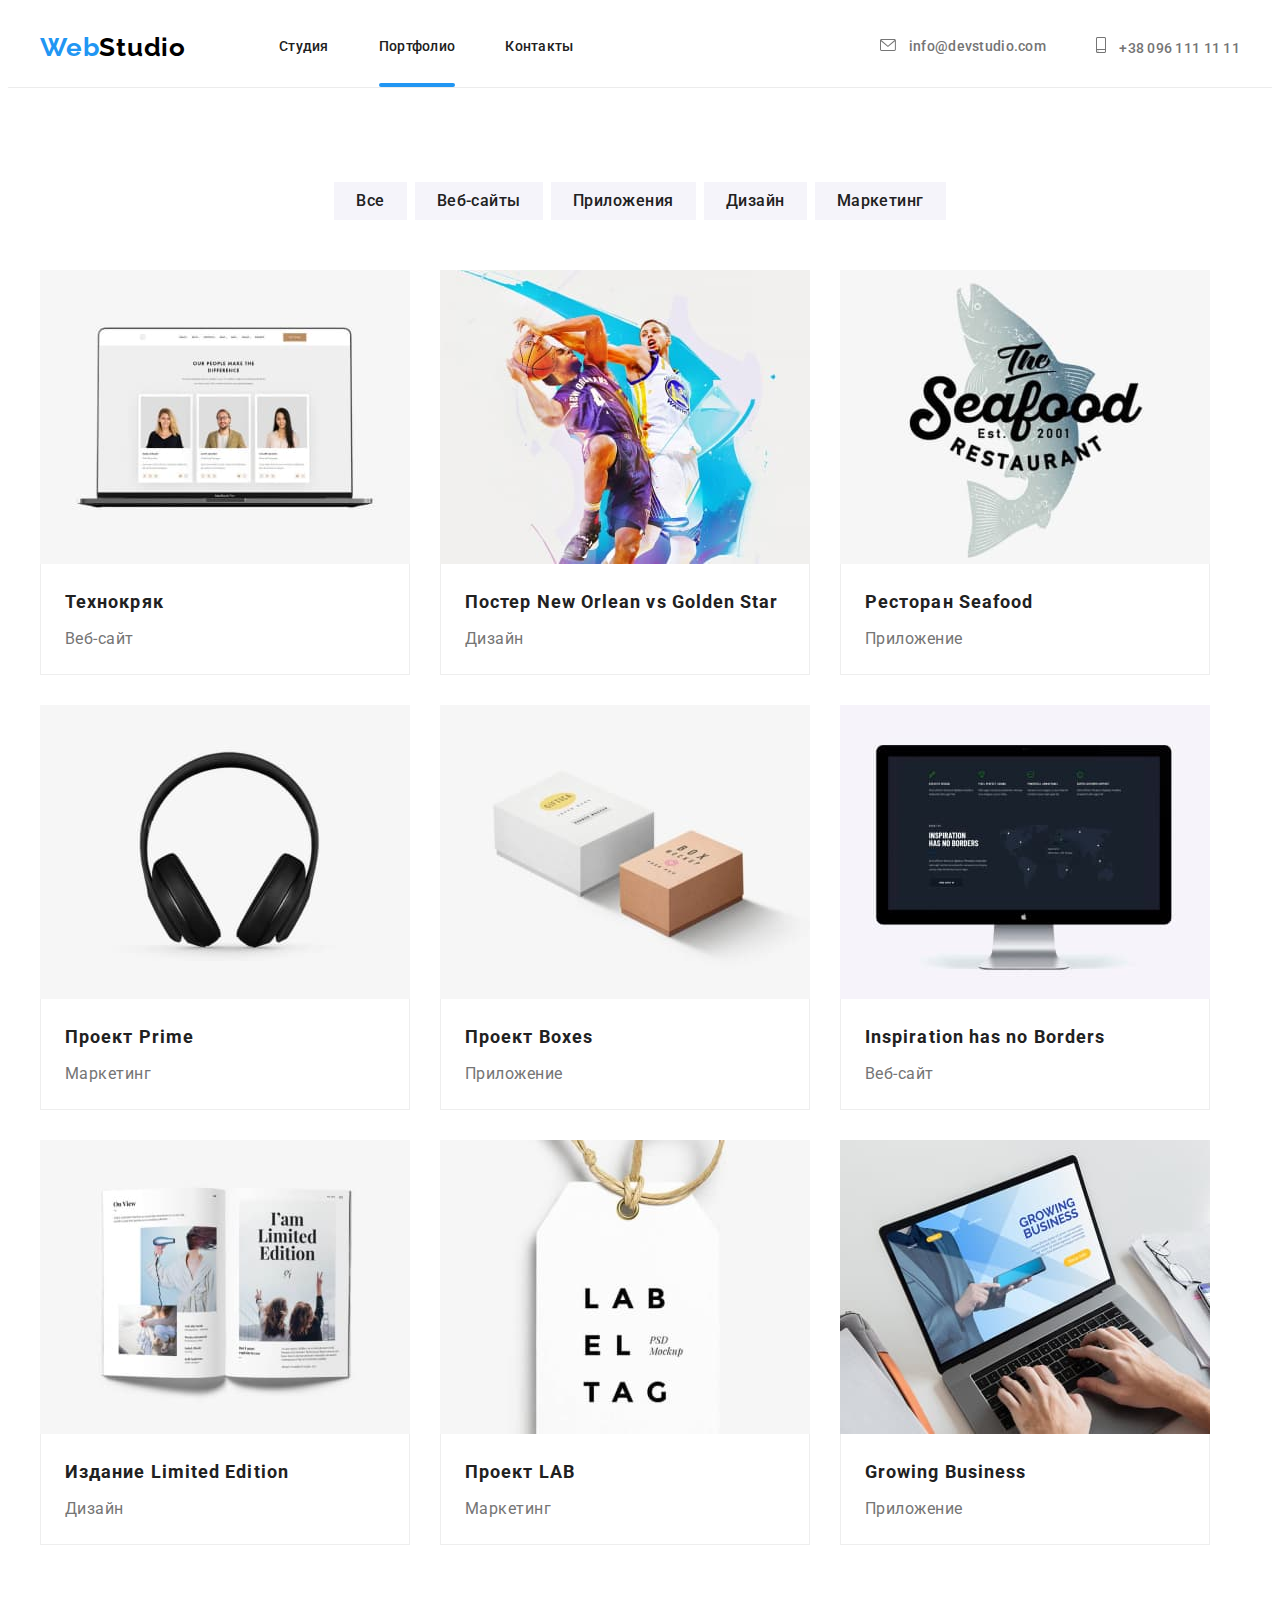
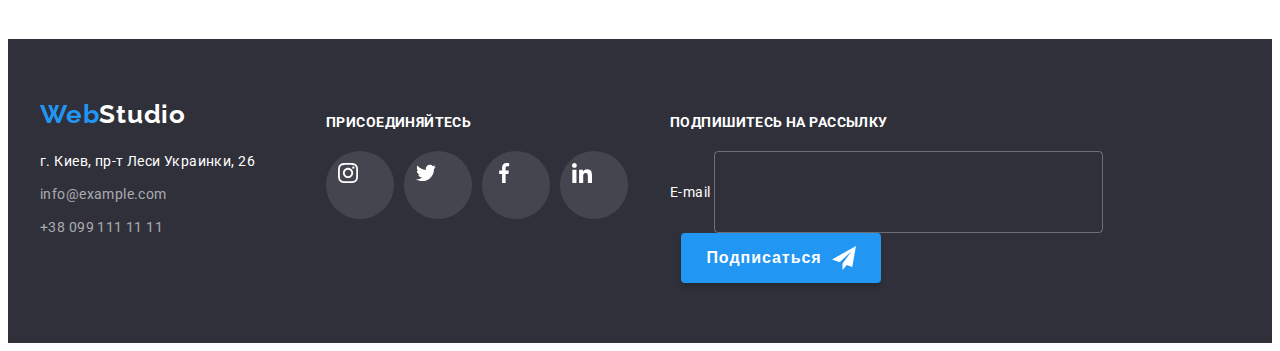
==== portfolio.html @ d04ca428 "Creates repository" ====
<!DOCTYPE html>
<html lang="ru">
<head>
    <meta charset="UTF-8">
    <meta http-equiv="X-UA-Compatible" content="IE=edge">
    <meta name="viewport" content="width=device-width, initial-scale=1.0">
    <link href="https://fonts.googleapis.com/css2?family=Raleway:wght@700&family=Roboto:wght@400;500;700;900&display=swap"
        rel="stylesheet">
    <link rel="stylesheet" href="https://cdnjs.cloudflare.com/ajax/libs/modern-normalize/1.1.0/modern-normalize.min.css"
        integrity="sha512-wpPYUAdjBVSE4KJnH1VR1HeZfpl1ub8YT/NKx4PuQ5NmX2tKuGu6U/JRp5y+Y8XG2tV+wKQpNHVUX03MfMFn9Q=="
        crossorigin="anonymous" referrerpolicy="no-referrer" />
    <title>WebStudio portfolio</title>
    <link rel="stylesheet" href="./css/styles.css">
</head>
<body>
<header>
    <div class="container page-header">
        <nav>
            <ul class="main-nav">
                <li><a class="logo" href="./index.html"><span class="part">Web</span>Studio</a></li>
                <li class="nav-item"><a class="nav-link " href="./index.html">Студия</a></li>
                <li class="nav-item "><a class="nav-link current" href="./portfolio.html">Портфолио</a></li>
                <li class="nav-item"><a class="nav-link" href="#">Контакты</a></li>
            </ul>
        </nav>
        <ul class="nav-contact">
            <li class="nav-contact-item"><a class="contact" href="mailto:info@devstudio.com">
                    <svg class="mailto-icon" height="12px" width="16px" aria-hidden="true">
                        <use href="./images/icons.svg#icon-envelope"> </use>
                    </svg>
                    info@devstudio.com</a></li>
            <li class="nav-contact-item"><a class="contact" href="tel:+380961111111">
                    <svg class="phone-icon" height="16px" width="10px" aria-hidden="true">
                        <use href="./images/icons.svg#icon-tphone"> </use>
                    </svg>
                    +38 096 111 11 11</a></li>
        </ul>
    </div>
</header>
<main>
   <section>
    <div class="container">
    <h1 class="title works-title visually-hidden">Наши работы</h1>
    
    <!-- Filters-buttons -->
    <ul class="filter-list">
     <li class="filter-item"><button class="filter-button" type="button">Все</button></li>
     <li class="filter-item"><button class="filter-button" type="button">Веб-сайты</button></li>
     <li class="filter-item"><button class="filter-button" type="button">Приложения</button></li>
     <li class="filter-item"><button class="filter-button" type="button">Дизайн</button></li>
     <li class="filter-item"><button class="filter-button" type="button">Маркетинг</button></li>
     </ul>

    <!-- Works-card -->
     <ul class="works-card-list">
        <li>
            <a class="works-card-link" href="#">
            <div class="works-card">
                <div class="works-card-thumb">
                        <img class="picture" src="./images/1-site.jpg" alt="Пример веб-страницы" width="370">
                        <div class="works-card-overlay">
                             <p class="overlay-text">Ресурс предлагает комплексные предложения с разным уровнем функционала и сервисов. Все это
                            позволит посетителю получить
                            исчерпывающие сведения о компании или частном лице.</p>
                        </div>
                          
                </div>
            <div class="card-description">
            <h2 class="title works-card-title">Технокряк</h2>
            <p class="works-card-text">Веб-сайт</p>
            </div>
            </div>
            </a>
        </li>
        <li>
            <a class="works-card-link" href="#">
                <div class="works-card">
                    <div class="works-card-thumb">
                     <img class="picture" src="./images/2-poster.jpg" alt="Плакат баскетбольной лиги" width="370">
                    <div class="works-card-overlay">
                     <p class="overlay-text">Ресурс предлагает комплексные предложения с разным уровнем функционала и сервисов. Все это
                     позволит посетителю получить исчерпывающие сведения о компании или частном лице.</p>
                    </div>
                    </div>
                    <div class="card-description">
            <h2 class="title works-card-title">Постер <span lang="en">New Orlean vs Golden Star</span> </h2>
            <p class="works-card-text">Дизайн</p>
                    </div>
                </div>
            </a>
        <li>
            <a class="works-card-link" href="#">
                <div class="works-card">
                    <div class="works-card-thumb">
                     <img class="picture" src="./images/3-seafood.jpg" alt="Лого ресторана" width="370">
                    <div class="works-card-overlay">
                     <p class="overlay-text">Ресурс предлагает комплексные предложения с разным уровнем функционала и сервисов. Все это
                       позволит посетителю получить исчерпывающие сведения о компании или частном лице.</p>
                    </div>
                    </div>
            <div class="card-description">
            <h2 class="title works-card-title">Ресторан <span lang="en">Seafood</span> </h2>
            <p class="works-card-text">Приложение</p>
            </div>
            </div>
            </a>
        </li>
        <li>
            <a class="works-card-link" href="#">
                <div class="works-card">
                    <div class="works-card-thumb">
                     <img class="picture" src="./images/4-prime.jpg" alt="Наушники" width="370">
                    <div class="works-card-overlay">
                     <p class="overlay-text">Ресурс предлагает комплексные предложения с разным уровнем функционала и сервисов. Все это
                     позволит посетителю получить исчерпывающие сведения о компании или частном лице.</p>
                    </div>
                    </div>
            <div class="card-description">
            <h2 class="title works-card-title">Проект <span lang="en">Prime</span></h2>
            <p class="works-card-text">Маркетинг</p>
            </div>
            </div>
            </a>
        </li>
        <li>
            <a class="works-card-link" href="#">
                <div class="works-card">
                    <div class="works-card-thumb">
                     <img class="picture" src="./images/5-boxes.jpg" alt="Две коробки" width="370">
                    <div class="works-card-overlay">
                     <p class="overlay-text">Ресурс предлагает комплексные предложения с разным уровнем функционала и сервисов. Все это
                     позволит посетителю получить исчерпывающие сведения о компании или частном лице.</p>
                    </div>
                    </div>
            <div class="card-description">
            <h2 class="title works-card-title">Проект <span lang="en">Boxes</span> </h2>
            <p class="works-card-text">Приложение</p>
            </div>
            </div>
            </a>
        </li>
        <li>
            <a class="works-card-link" href="#">
                <div class="works-card">
                    <div class="works-card-thumb">
                         <img class="picture" src="./images/6-inspiration.jpg" alt="Тёмная тема веб-страницы" width="370">
                        <div class="works-card-overlay">
                         <p class="overlay-text">Ресурс предлагает комплексные предложения с разным уровнем функционала и сервисов. Все это
                         позволит посетителю получить исчерпывающие сведения о компании или частном лице.</p>
                        </div>
                        </div>
                         <div class="card-description">
            <h2 class="title works-card-title" lang="en">Inspiration has no Borders</h2>
            <p class="works-card-text">Веб-сайт</p>
            </div>
            </div>
            </a>
        </li>
        <li>
            <a class="works-card-link" href="#">
                <div class="works-card">
                    <div class="works-card-thumb">
                     <img class="picture" src="./images/7-limited.jpg" alt="Иллюстрации в книге" width="370">
                    <div class="works-card-overlay">
                     <p class="overlay-text">Ресурс предлагает комплексные предложения с разным уровнем функционала и сервисов. Все это
                     позволит посетителю получить исчерпывающие сведения о компании или частном лице.</p>
                    </div>
                    </div>
            <div class="card-description">
            <h2 class="title works-card-title">Издание <span lang="en">Limited Edition</span> </h2>
            <p class="works-card-text">Дизайн</p>
            </div>
            </div>
            </a>
        </li>
        <li>
            <a class="works-card-link" href="#">
                <div class="works-card">
                    <div class="works-card-thumb">
                     <img class="picture" src="./images/8-lab.jpg" alt=" Ярлык LabElTag" width="370">
                    <div class="works-card-overlay">
                     <p class="overlay-text">Ресурс предлагает комплексные предложения с разным уровнем функционала и сервисов. Все это
                      позволит посетителю получить исчерпывающие сведения о компании или частном лице.</p>
                    </div>
            </div>
            <div class="card-description">
            <h2 class="title works-card-title">Проект <span lang="en"> LAB</span></h2>
            <p class="works-card-text">Маркетинг</p>
            </div>
            </div>
            </a>
        </li>
        <li>
            <a class="works-card-link" href="#">
                <div class="works-card">
                    <div class="works-card-thumb">
                     <img class="picture" src="./images/9-growing.jpg" alt="Страница приложения на ноутбуке" width="370">
                    <div class="works-card-overlay">
                     <p class="overlay-text">Ресурс предлагает комплексные предложения с разным уровнем функционала и сервисов. Все это
                      позволит посетителю получить исчерпывающие сведения о компании или частном лице.</p>
                    </div>
                    </div>
            <div class="card-description">
            <h2 class="title works-card-title" lang="en">Growing Business</h2>
            <p class="works-card-text">Приложение</p>
            </div>
            </div>
            </a>
        </li>
    </ul>
    </div>
   </section>
</main>
<footer>
    <div class="container page-footer">
        <div class="footer-address">
            <a class="logo" href="./index.html"><span class="part">Web</span>Studio</a>
            <address>
                <p class="mail location">г. Киев, пр-т Леси Украинки, 26</p>
                <ul>
                    <li class="footer-contact"><a class="contact mail"
                            href="mailto:info@example.com">info@example.com</a></li>
                    <li class="footer-contact"><a class=" contact mail" href="tel:+380991111111">+38 099 111 11 11</a>
                    </li>
                </ul>
            </address>
        </div>
        <div class="footer-socials">
            <p class="footer-socials-text">Присоединяйтесь</p>
            <ul class="footer-socials-list">
                <li class="socials-item">
                    <a class="socials-item-link socials-background" href="#">
                        <svg class="footer-socials-icon" height="20px" width="20px" aria-label="Ссылка на Instagram">
                            <use href="./images/icons.svg#icon-instagram"></use>
                        </svg>
                    </a>
                </li>
                <li class="socials-item">
                    <a class="socials-item-link socials-background" href="#">
                        <svg class="footer-socials-icon" height="20px" width="20px" aria-label="Ссылка на Twitter">
                            <use href="./images/icons.svg#icon-twitter"></use>
                        </svg>
                    </a>
                </li>
                <li class="socials-item">
                    <a class="socials-item-link socials-background" href="#">
                        <svg class="footer-socials-icon" height="20px" width="20px" aria-label="Ссылка на Facebook">
                            <use href="./images/icons.svg#icon-facebook"></use>
                        </svg>
                    </a>
                </li>
                <li class="socials-item">
                    <a class="socials-item-link socials-background" href="#">
                        <svg class="footer-socials-icon" height="20px" width="20px" aria-label="Ссылка на LinkedIn">
                            <use href="./images/icons.svg#icon-linkedin"></use>
                        </svg>
                    </a>
                </li>

            </ul>
        </div>
        <form class="footer-form">
            <p class="footer-socials-text">Подпишитесь на рассылку</p>
            <div class="footer-form-item">
                <label class="footer-form-label" for="user-email-subscribe">
                    <span lang="en">E-mail</span>
                </label>
                <input type="email" class="form-field footer-form-field" name="user-email-subscribe" id="user-email-subscribe" />

                <button type="submit" class="form-button footer-button">
                    Подписаться
                    <svg class="footer-button-icon">
                        <use href="./images/icons.svg#icon-send"></use>
                    </svg>
                </button>
            </div>

        </form>
    </div>
</footer>
</body>
</html>
---- css/styles.css ----
:root {
    --text-color-primery: #757575;
    --title-text-color: #212121;
    --text-color-secondary: #ffffff;
    --text-address-color: rgba(255, 255, 255, .6);
    --logo-color: #000000;
    --closing-button-fill: #000000;
    --closing-button-border: rgba(0, 0, 0, .1);
    --text-placeholder: rgba(117, 117, 117, .5);
    --footer-input-border: rgba(255, 255, 255, .3);

    --accent-color: #2196f3;
    --accent-color-hover: #188ce8;
    --accent-color-overlay: rgba(33, 150, 243, .9);

    --background-header: #ffffff;
    --background-modal: #ffffff;
    --background-hero: #c4c4c4;
    --background-footer: #2f303a;
    --background-team-section: #f5f4fa;
    --background-filter-features: #f5f4fa;
    --background-card: #ffffff;
    --header-line: #ececec;
    --border-works-card-description: #eeeeee;
    --icon-color-primary: #afb1b8;
    --background-footer-icon: rgba(255, 255, 255, .1);
    --cases-overlay: rgba(47, 48, 58, 0.8);
    --background-overlay-modal: rgba(0, 0, 0, .2);
    --form-field-border: rgba(33, 33, 33, .2);


    --margin-card: 30px;

    --transition-timing-function: cubic-bezier(0.4, 0, 0.2, 1);
    
}

body {
    color: var(--text-color-primery);
    font-family: 'Roboto', sans-serif;}


ul {
    list-style: none;

    margin: 0;
    padding: 0;}

a {
    text-decoration: none;
    color: inherit;}

button {
    cursor: pointer;}

h1,h2,h3,h4,p {
    margin: 0 auto;}

.picture {
    display: block;
    max-width: 100%;
}

/* SECTIONS-CONTAINER */
section {
    padding: 94px 0;
}

.container {
    width: 1200px;
    margin: 0 auto;
    padding: 0 15px;
   
}

/* HEADER */


header {
    background-color: var(--background-header);
    font-weight: 500;
    font-size: 14px;
    line-height: 1.14;
    letter-spacing: 0.02em;

    padding: 24px 0;
    border-bottom: 1px solid var(--header-line);
    }

.container.page-header {
    display: flex;
    justify-content: space-between;
    }

.main-nav, .nav-contact {
    display: flex;
    align-items: center;
    }

.main-nav .logo {
    margin-right: 93px;}

.nav-item {
    display: flex;}
.nav-item:not(:last-child), 
.nav-contact-item:not(:last-child) {
    margin-right: 50px;}

.nav-link {
    color: var(--title-text-color);

    transition: color 250ms var(--transition-timing-function);
}

.nav-link:hover,
.nav-link:focus,
.current a {
    color: var(--accent-color);}

.current {
    position: relative;
}

.current::after {
   position: absolute;
   bottom: -32px;
   left: 0;

   display: block;
   content: '';
   width: 100%;
   height: 4px;
   background-color: var(--accent-color);
   border-radius: 4px; 
}

.mailto-icon {
    height: 12px; 
    width: 16px;
    margin-right: 10px;
    fill: currentColor;

    transition: fill 250ms var(--transition-timing-function);
}

.phone-icon {
    margin-right: 10px;
    fill: currentColor;
    text-align: center;

    transition: fill 250ms var(--transition-timing-function);
}

.contact {
    color: var(--text-color-primery);

    transition: color 250ms var(--transition-timing-function);
}

.contact:hover,
.contact:focus {
    color: var(--accent-color);
}
.contact:hover .mailto-icon, 
.contact:focus .mailto-icon,
.contact:hover .phone-icon,
.contact:focus .phone-icon {
    fill: var(--accent-color);}
 

.logo {
    color: var(--logo-color);
    font-family: 'Raleway', sans-serif;
    font-weight: 700;
    font-size: 26px;
    line-height: 1.19;
    letter-spacing: 0.03em;
}
.logo .part {
    color: var(--accent-color);
}


/* TITLES */
.title {
    color: var(--title-text-color);
    font-weight: 700;}

.features-title, 
.cases-title, 
.team-title, 
.works-title, 
.clients-title {
    font-size: 36px;
    line-height: 1.17;
    text-align: center;
    letter-spacing: 0.03em;

    margin-bottom: 50px;
}

.visually-hidden {
    position: absolute;
    width: 1px;
    height: 1px;
    margin: -1px;
    border: 0;
    padding: 0;

    white-space: nowrap;
    clip-path: inset(100%);
    clip: rect(0 0 0 0);
    overflow: hidden;}

/* HERO */

.hero {max-width: 100%;
    color: var(--text-color-secondary);
    background-color: var(--background-hero);
    border: 1px solid #000000;
    text-align: center;
    padding: 200px 0;

    background-image: linear-gradient(rgba(47, 48, 58, 0.4), rgba(47, 48, 58, 0.4)),
    url(../images/bg-team.jpg);
    max-width: 1600px;
    max-height: 600px;
    margin: 0 auto;
    background-repeat: no-repeat;
    background-position: center;
}

.hero-title {
    font-weight: 900;
    font-size: 44px;
    line-height: 1.36;
    text-transform: uppercase;
    letter-spacing: 0.06em;

    width: 696px;
    margin-bottom: 30px;
}

.hero-button {
    color: inherit;
    background-color: var(--accent-color);
    font-family: inherit;
    font-weight: 700;
    font-size: 16px;
    line-height: 1.88;
    letter-spacing: 0.06em;

    padding: 10px 32px;
    border: none;
    border-radius: 4px;

    transition: background-color 250ms var(--transition-timing-function);
}

.hero-button:hover,
.hero-button:focus {
    background-color: var(--accent-color-hover);
}

/* FEATURES */

.features {
    padding-bottom: 0;}

.features-list {
    display:flex;}

.features-container {
    display: flex;
    justify-content: center;
    align-items: center;
    height: 120px;
    background-color: var(--background-filter-features);
    
    margin-bottom: var(--margin-card);
   }

.features-item {
    flex-basis: calc((100% - (3 * var(--margin-card))) / 4);}

.features-item + .features-item {
    margin-left: var(--margin-card);}


.features-item-title {
    font-size: 14px;
    line-height: 1.14;
    text-transform: uppercase;
    letter-spacing: 0.03em;
    
    margin-bottom: 10px;
    }
       
.features-text {
    font-size: 14px;
    line-height: 1.71;
    letter-spacing: 0.03em;}


    /* CASES */

.cases-list {
    display: flex;
    justify-content: space-between;}

.cases-item {
    position: relative;
}

.cases-text {
    position: absolute;
    bottom: 0;
    left: 0;
    width: 100%;

    color: var(--text-color-secondary);
    text-align: center;
    font-size: 14px;
    line-height: 1.17;
    text-transform: uppercase;

    padding: 27px 0;
    background-color: var(--cases-overlay);
}


/* TEAM */
.team {
    background-color: var(--background-team-section);}

.team-list {
    display: flex;
    justify-content: space-between;}

.team-card {
    background-color: var(--background-card);
    border-radius: 0 0 4px 4px;
    box-shadow: 0px 1px 3px rgba(0, 0, 0, 0.12),
    0px 1px 1px rgba(0, 0, 0, 0.14),
    0px 2px 1px rgba(0, 0, 0, 0.2);
}

.team-description {
    padding: 30px 32px;}

.team-name {
    font-weight: 500;
    font-size: 16px;
    line-height: 1.19;
    text-align: center;
    letter-spacing: 0.03em;
    
    margin-bottom: 10px;}
    
.team-position {
    font-size: 16px;
    line-height: 1.19;
    text-align: center;
    letter-spacing: 0.03em;
    
    margin-bottom: 16px
    ;}

.team-description-socials {
    display: flex;
    justify-content: center;
    }


.socials-item + .socials-item {
    margin-left: 10px;}

.socials-item-link {
    display: block;
    height: 44px;
    width: 44px;
    padding: 12px;
    fill: var(--text-color-secondary);
    border-radius: 50%;

    transition: background-color 250ms var(--transition-timing-function)
    }

.socials-item-link:hover,
.socials-item-link:focus {
    background-color: var(--accent-color);
    }
 

.team-icon {
    fill: var(--icon-color-primary);
    transition: fill 250ms var(--transition-timing-function);
}

.socials-item-link:hover .team-icon,
.socials-item-link:focus .team-icon {
    fill: var(--text-color-secondary);}
 


/* CLIENTS */

.clients-list {
    display: flex;
    justify-content: space-between;
}

.clients-link {
    cursor: pointer;
    display: block;
    height: 92px;
    width: 170px;
    border: 1px solid var(--icon-color-primary);
    border-radius: 4px;
    padding: 16px 32px;

    transition: border 250ms var(--transition-timing-function)
}


.clients-link:hover, 
.clients-link:focus {
    border: 1px solid var(--accent-color);}

.clients-icon {
    fill: var(--icon-color-primary);
    transition: fill 250ms var(--transition-timing-function)
}

.clients-link:hover .clients-icon,
.clients-link:focus .clients-icon
 {
    fill: var(--accent-color);}


/* PORTFOLIO */

.filter-list {
    display: flex;
    justify-content: center;
    margin-bottom: 50px;
}

.filter-item:not(:last-of-type) {
    margin-right: 8px;}

.filter-button {
    color: var(--title-text-color);
    background-color: var(--background-filter-features);
    font-family: inherit;
    font-weight: 500;
    font-size: 16px;
    line-height: 1.62;
    text-align: center;
    letter-spacing: 0.03em;
    
    padding: 6px 22px;
    border: none;

    transition: color 250ms var(--transition-timing-function),  
    background-color 250ms var(--transition-timing-function), 
    border-radius 250ms var(--transition-timing-function), 
    box-shadow 250ms var(--transition-timing-function)
}

.filter-button:hover, 
.filter-button:focus {
    color: var(--text-color-secondary);
    background-color: var(--accent-color);
    border-radius: 4px;
    box-shadow: 0px 4px 4px rgba(0, 0, 0, 0.25);}

.works-card-list {
    display: flex;
    flex-wrap: wrap;
    margin-left: calc(-1 * var(--margin-card));
    margin-top: calc(-1 * var(--margin-card));
}
    
.works-card {
    background-color: var(--background-card);
    flex-basis: calc((100% - (2 * var(--margin-card))) / 3);
    margin-left: var(--margin-card);
    margin-top: var(--margin-card);

    transition: border 250ms var(--transition-timing-function),
    box-shadow 250ms var(--transition-timing-function);
}

.works-card-link:hover .works-card, 
.works-card-link:focus .works-card {
    border: none;
    box-shadow: 0px 1px 1px rgba(0, 0, 0, 0.12), 
    0px 4px 4px rgba(0, 0, 0, 0.06),
     1px 4px 6px rgba(0, 0, 0, 0.16);}

.works-card-thumb {
    position: relative;
    width: 370px;
    height: 294px;

    overflow: hidden;
}

.works-card-overlay {
    position: absolute;
    top: 0;
    left: 0;
    width: 100%;
    height: 100%;
    background-color: var(--accent-color-overlay);
    padding: 63px 24px;
    
    transform: translateY(100%);
    transition: transform 250ms var(--transition-timing-function);

}

.overlay-text {
    font-weight: inherit;
    font-size: 18px;
    line-height: 1.56;
    color: var(--text-color-secondary);
    
}

.works-card-link:hover .works-card-overlay,
.works-card-link:focus .works-card-overlay {
    transform: translateY(0);
    }


.card-description {
    padding: 20px 24px;
    border: 1px solid var(--border-works-card-description);
    border-top-width: 0;}

.works-card-title {
    font-size: 18px;
    line-height: 2;
    letter-spacing: 0.06em;
    
    margin-bottom: 4px;}

.works-card-text {
    font-size: 16px;
    line-height: 1.88;
    letter-spacing: 0.03em;
    }


/* FOOTER */

footer {
    background-color: var(--background-footer);
    font-size: 14px;
    line-height: 1.71;
    letter-spacing: 0.03em;
    
    padding: 60px 0;}

.page-footer {
    display: flex;
    color: var(--text-color-secondary);
}

.page-footer .logo {
    color: inherit;
    display: inline-block;
    margin-bottom: 20px;}

.footer-address {
    min-width: 216px;
}

.footer-socials {
    margin-left: 70px;
    margin-top: 12px;
}


.footer-socials-list {
    display: flex;
    justify-content: center;

}

.mail {color: var(--text-address-color);
    font-style: normal;
    
    margin-bottom: 9px;}

.location {
    color: inherit;}

.footer-contact {
    display: block;}
.footer-contact:not(:last-of-type) {
    margin-bottom: 9px;}

.footer-socials-icon {
    fill: var(--text-color-secondary);}

.socials-background {
    background-color: var(--background-footer-icon);
    border-radius: 50%;
}

.footer-form {
    width: 570px;
    margin-top: 12px;
    margin-left: auto;
}

.footer-form-item {
    position: relative;
}

.form-field.footer-form-field {
    margin: 0;
    width: 355px;
    height: 50px;
    padding: 15px 16px;
    border: 1px solid var(--footer-input-border);
    border-radius: 4px;
    background-color: inherit;
    color: var(--text-address-color);
}
.form-field.footer-form-field::placeholder {
    color: var(--text-address-color);
}


.footer-socials-text {
    display: inline-block;
    font-weight: 700;
    line-height: 1.14;
    text-transform: uppercase;
    
    margin-bottom: 20px;
}

.form-button.footer-button {
    display: inline-flex;
    justify-content: center;
    align-items: center;
    margin-left: 11px;
}

.footer-button-icon {
    display: inline-block;
    width: 24px;
    height: 24px;
    margin-left: 10px;
    
}

/* MODAL */

.modal-backdrop {
    position: fixed;
    top: 0;
    left: 0;
    bottom: 0;
    right: 0;
    background-color: var(--background-overlay-modal);

    opacity: 1;
    transition: opacity 250ms var(--transition-timing-function), 
    visibility 250ms var(--transition-timing-function);
    }

.modal-backdrop.is-hidden {
    opacity: 0;
    visibility: hidden;
    pointer-events: none;
    }

.modal {
    position: absolute;
    top: 50%;
    left: 50%;
    width: 530px;
    height: 600px;
    background-color: var(--background-modal);
    border-radius: 4px;
    padding: 40px;
    overflow-y: auto;

    transform: translate(-50%, -50%) scale(1);
    transition: transform 250ms var(--transition-timing-function);
    
  }

.modal-backdrop.is-hidden .modal {
    transform: translate(-50%, -50%) scale(.9);
    }

.modal-closing-button {
    position: absolute;
    top: 8px;
    right: 8px;
    height: 30px;
    width: 30px;
    border: 1px solid var(--closing-button-border);
    border-radius: 50%;
    padding: 5px;
    background-color: var(--background-modal);
}

.closing-icon {
    fill: var(--closing-button-fill);
    transition: fill 250ms var(--transition-timing-function);
}
.closing-icon:hover,
.closing-icon:focus {
    fill: var(--accent-color);
}

form {
    width: 100%;
    max-height: 100%;
    }

.form-item {
    position: relative;
    margin-bottom: 10px;
}

.form-title {
    color: var(--title-text-color);
    font-weight: 700;
    font-size: 20px;
    line-height: 1.15;
    text-align: center;
    letter-spacing: 0.03em;
    margin-bottom: 12px;
 } 

  .form-text {
    display: block;
    font-weight: inherit;
    font-size: 12px;
    line-height: 1.17;
    letter-spacing: 0.01em;
    margin-bottom: 4px;
 }

 .form-field {
    width: 100%;
    height: 40px;
    padding: 12px 16px 12px 42px;
    border: 1px solid var(--form-field-border);
    border-radius: 4px;
    color: inherit;
        
    transition: border 250ms var(--transition-timing-function);
}

.input-icon {
    position: absolute;
    bottom: 11px;
    left: 12px;
    width: 18px;
    height: 18px;

    transition: fill 250ms var(--transition-timing-function);
}

.form-field:focus {         
    outline: none;
    border: 1px solid var(--accent-color);
 }

.form-field:focus + .input-icon {
    fill: var(--accent-color);
}

 textarea.form-field {
    height: 120px;
    resize: none;
    padding: 12px 16px;
    margin-bottom: 20px;
 }

 textarea.form-field::placeholder {
    color: var(--text-placeholder);
    font-weight: inherit;
    font-size: 12px;
    line-height: 1.17;
    letter-spacing: 0.01em;
}

/* Checkbox */


.checkbox-field {
    -webkit-appearance: none;
    -ms-progress-appearance: none;
    appearance: none;
    position: absolute;
}

.checkbox-control {
    display: inline-flex;
    align-items: center;
    justify-content: center;
    width: 16px;
    height: 15px;
    border: 2px solid var(--title-text-color);
    border-radius: 2px;
    margin-right: 7px;
}

.checkbox-icon {
    display: none;
    flex-shrink: 0;
    width: 16px;
    height: 15px;
    background-color: var(--accent-color);
    fill: var(--text-color-secondary);
}

.checkbox-field:checked + .checkbox-icon {
    display: inline-block;
}

.checkbox:focus-within .checkbox-control {
    border-color: var(--accent-color);
}

.checkbox-label {
    display: flex;
    align-items: center;
    justify-content: center;
    margin-bottom: 30px;
        
    color: var(--text-color-primery);
    font-weight: inherit;
    font-size: 14px;
    line-height: 1.7;
    letter-spacing: 0.03em;
}

.checkbox-text {
    margin-right: 5px;
}

.checkbox-link {
    color: var(--accent-color);
    text-decoration: underline;
}

.form-button {
    display: block;
    width: 200px;
    height: 50px;
    margin: 0 auto;
    padding: 10px 0;

    color: var(--text-color-secondary);
    font-weight: 700;
    font-size: 16px;
    line-height: 1.87;
    letter-spacing: 0.06em;
    background-color: var(--accent-color);
    border: none;
    border-radius: 4px;
    box-shadow: 0px 4px 4px rgba(0, 0, 0, 0.15);

    transition: background-color 250ms var(--transition-timing-function);
}

.form-button:hover,
.form-button:focus {
    background-color: var(--accent-color-hover);
}
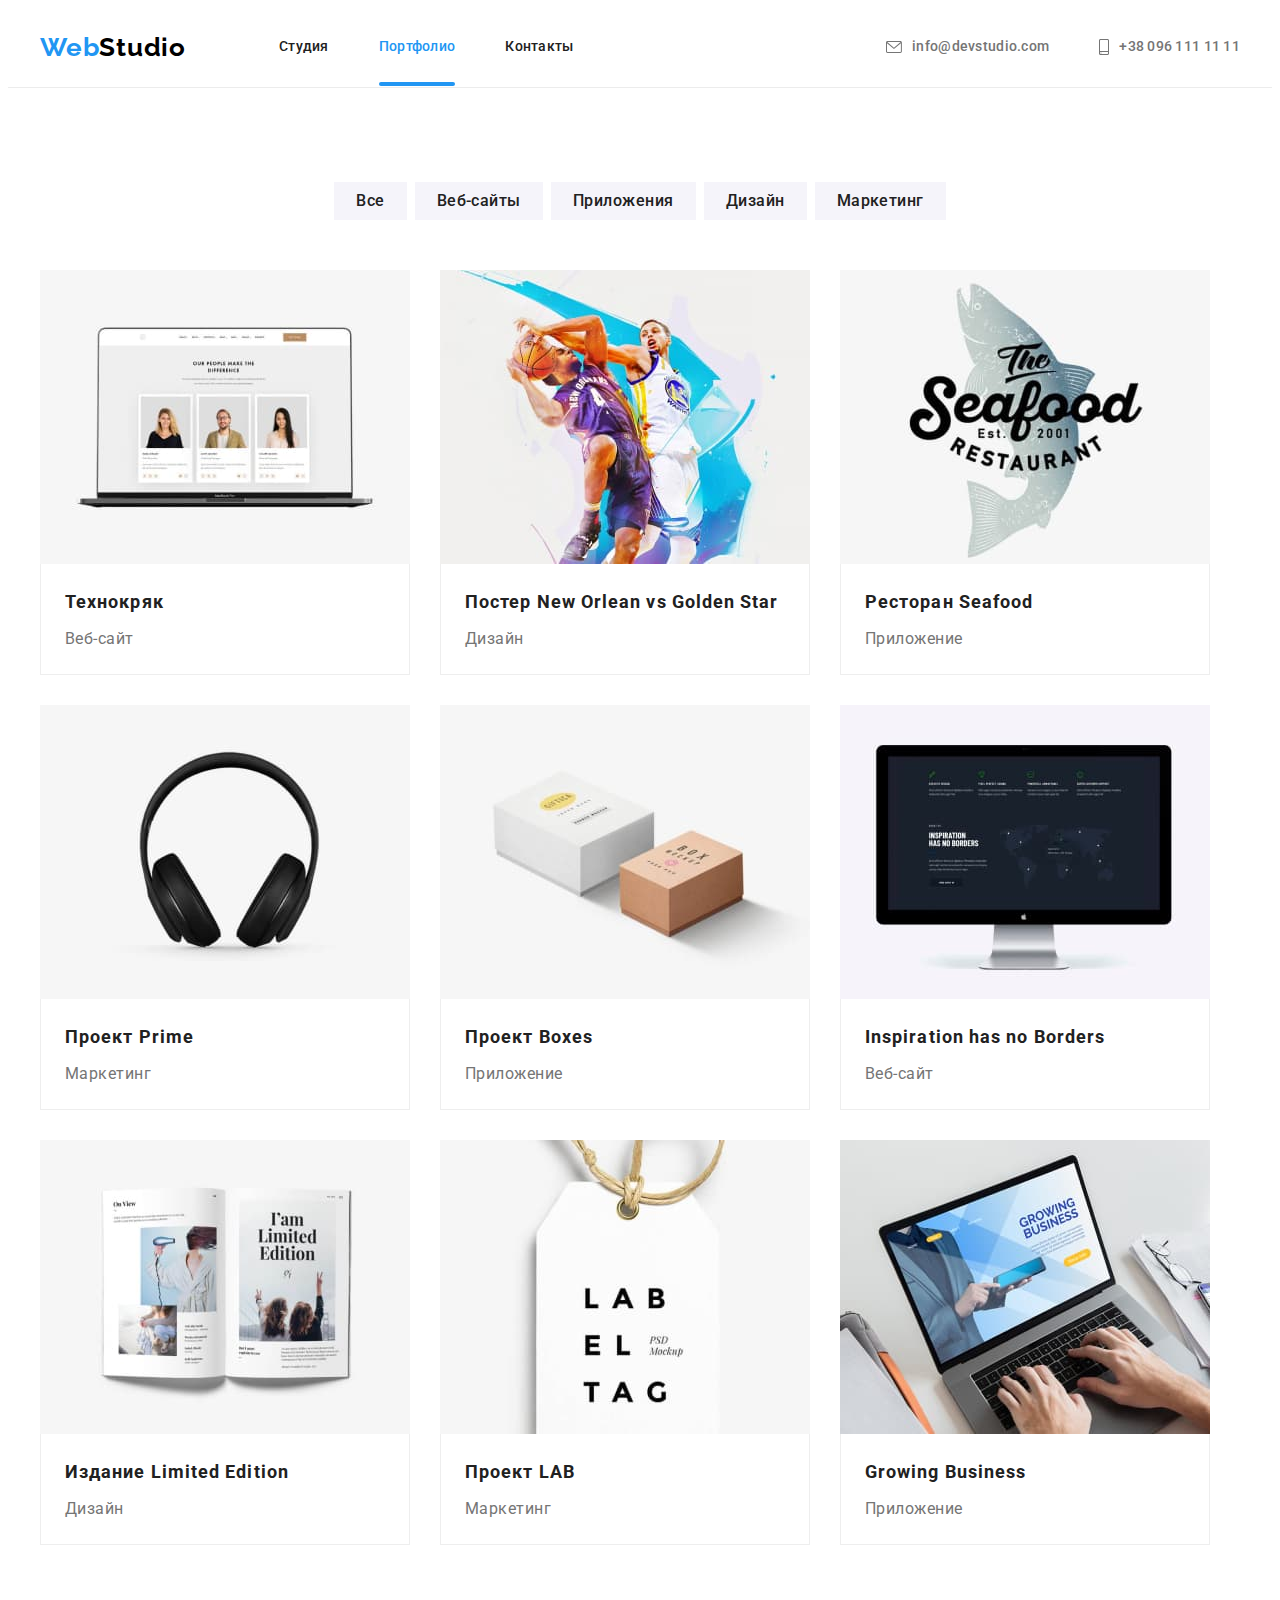
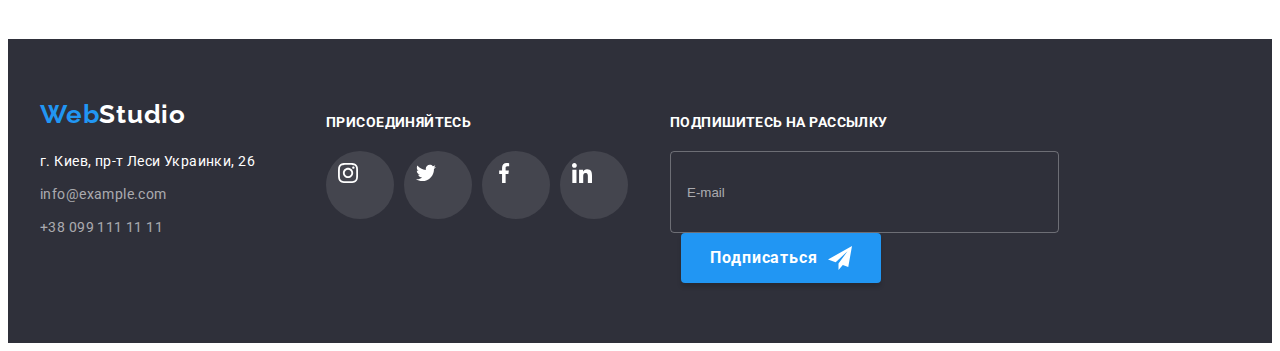
==== commit 52e6931f: "Adds BEM-classes through whole project" ====
--- a/portfolio.html
+++ b/portfolio.html
@@ -13,245 +13,254 @@
     <link rel="stylesheet" href="./css/styles.css">
 </head>
 <body>
-<header>
-    <div class="container page-header">
+<header class="page-header">
+    <div class="container page-header__container">
         <nav>
             <ul class="main-nav">
-                <li><a class="logo" href="./index.html"><span class="part">Web</span>Studio</a></li>
-                <li class="nav-item"><a class="nav-link " href="./index.html">Студия</a></li>
-                <li class="nav-item "><a class="nav-link current" href="./portfolio.html">Портфолио</a></li>
-                <li class="nav-item"><a class="nav-link" href="#">Контакты</a></li>
+                <li><a class="logo main-nav__logo" href="./index.html"><span
+                            class="logo__accent-part">Web</span>Studio</a></li>
+                <li class="main-nav__item"><a class="main-nav__link"
+                        href="./index.html">Студия</a></li>
+                <li class="main-nav__item"><a class="main-nav__link main-nav__link--current" href="./portfolio.html">Портфолио</a></li>
+                <li class="main-nav__item"><a class="main-nav__link" href="#">Контакты</a></li>
             </ul>
         </nav>
-        <ul class="nav-contact">
-            <li class="nav-contact-item"><a class="contact" href="mailto:info@devstudio.com">
-                    <svg class="mailto-icon" height="12px" width="16px" aria-hidden="true">
+        <ul class="page-header__contacts">
+            <li class="page-header__contacts-item">
+                <a class="contact-link" href="mailto:info@devstudio.com">
+                    <svg class="contact-link__icon" height="12px" width="16px" aria-hidden="true">
                         <use href="./images/icons.svg#icon-envelope"> </use>
                     </svg>
-                    info@devstudio.com</a></li>
-            <li class="nav-contact-item"><a class="contact" href="tel:+380961111111">
-                    <svg class="phone-icon" height="16px" width="10px" aria-hidden="true">
+                    info@devstudio.com</a>
+            </li>
+            <li class="page-header__contacts-item">
+                <a class="contact-link" href="tel:+380961111111">
+                    <svg class="contact-link__icon" height="16px" width="10px" aria-hidden="true">
                         <use href="./images/icons.svg#icon-tphone"> </use>
                     </svg>
-                    +38 096 111 11 11</a></li>
+                    +38 096 111 11 11</a>
+            </li>
         </ul>
     </div>
 </header>
 <main>
    <section>
     <div class="container">
-    <h1 class="title works-title visually-hidden">Наши работы</h1>
+    <h1 class="title visually-hidden">Наши работы</h1>
     
-    <!-- Filters-buttons -->
+    <!-- Filter-buttons -->
     <ul class="filter-list">
-     <li class="filter-item"><button class="filter-button" type="button">Все</button></li>
-     <li class="filter-item"><button class="filter-button" type="button">Веб-сайты</button></li>
-     <li class="filter-item"><button class="filter-button" type="button">Приложения</button></li>
-     <li class="filter-item"><button class="filter-button" type="button">Дизайн</button></li>
-     <li class="filter-item"><button class="filter-button" type="button">Маркетинг</button></li>
+     <li class="filter-list__item"><button class="filter-list__button" type="button">Все</button></li>
+     <li class="filter-list__item"><button class="filter-list__button" type="button">Веб-сайты</button></li>
+     <li class="filter-list__item"><button class="filter-list__button" type="button">Приложения</button></li>
+     <li class="filter-list__item"><button class="filter-list__button" type="button">Дизайн</button></li>
+     <li class="filter-list__item"><button class="filter-list__button" type="button">Маркетинг</button></li>
      </ul>
 
     <!-- Works-card -->
-     <ul class="works-card-list">
-        <li>
-            <a class="works-card-link" href="#">
-            <div class="works-card">
-                <div class="works-card-thumb">
+     <ul class="grid">
+        <li>
+            <a class="product-card__link" href="#">
+                <div class="product-card">
+                    <div class="product-card__thumb">
                         <img class="picture" src="./images/1-site.jpg" alt="Пример веб-страницы" width="370">
-                        <div class="works-card-overlay">
-                             <p class="overlay-text">Ресурс предлагает комплексные предложения с разным уровнем функционала и сервисов. Все это
+                        <div class="product-card__overlay">
+                             <p class="product-card__details">Ресурс предлагает комплексные предложения с разным уровнем функционала и сервисов. Все это
                             позволит посетителю получить
                             исчерпывающие сведения о компании или частном лице.</p>
                         </div>
-                          
-                </div>
-            <div class="card-description">
-            <h2 class="title works-card-title">Технокряк</h2>
-            <p class="works-card-text">Веб-сайт</p>
-            </div>
-            </div>
-            </a>
-        </li>
-        <li>
-            <a class="works-card-link" href="#">
-                <div class="works-card">
-                    <div class="works-card-thumb">
-                     <img class="picture" src="./images/2-poster.jpg" alt="Плакат баскетбольной лиги" width="370">
-                    <div class="works-card-overlay">
-                     <p class="overlay-text">Ресурс предлагает комплексные предложения с разным уровнем функционала и сервисов. Все это
-                     позволит посетителю получить исчерпывающие сведения о компании или частном лице.</p>
-                    </div>
-                    </div>
-                    <div class="card-description">
-            <h2 class="title works-card-title">Постер <span lang="en">New Orlean vs Golden Star</span> </h2>
-            <p class="works-card-text">Дизайн</p>
-                    </div>
-                </div>
-            </a>
-        <li>
-            <a class="works-card-link" href="#">
-                <div class="works-card">
-                    <div class="works-card-thumb">
-                     <img class="picture" src="./images/3-seafood.jpg" alt="Лого ресторана" width="370">
-                    <div class="works-card-overlay">
-                     <p class="overlay-text">Ресурс предлагает комплексные предложения с разным уровнем функционала и сервисов. Все это
-                       позволит посетителю получить исчерпывающие сведения о компании или частном лице.</p>
-                    </div>
-                    </div>
-            <div class="card-description">
-            <h2 class="title works-card-title">Ресторан <span lang="en">Seafood</span> </h2>
-            <p class="works-card-text">Приложение</p>
-            </div>
-            </div>
-            </a>
-        </li>
-        <li>
-            <a class="works-card-link" href="#">
-                <div class="works-card">
-                    <div class="works-card-thumb">
-                     <img class="picture" src="./images/4-prime.jpg" alt="Наушники" width="370">
-                    <div class="works-card-overlay">
-                     <p class="overlay-text">Ресурс предлагает комплексные предложения с разным уровнем функционала и сервисов. Все это
-                     позволит посетителю получить исчерпывающие сведения о компании или частном лице.</p>
-                    </div>
-                    </div>
-            <div class="card-description">
-            <h2 class="title works-card-title">Проект <span lang="en">Prime</span></h2>
-            <p class="works-card-text">Маркетинг</p>
-            </div>
-            </div>
-            </a>
-        </li>
-        <li>
-            <a class="works-card-link" href="#">
-                <div class="works-card">
-                    <div class="works-card-thumb">
-                     <img class="picture" src="./images/5-boxes.jpg" alt="Две коробки" width="370">
-                    <div class="works-card-overlay">
-                     <p class="overlay-text">Ресурс предлагает комплексные предложения с разным уровнем функционала и сервисов. Все это
-                     позволит посетителю получить исчерпывающие сведения о компании или частном лице.</p>
-                    </div>
-                    </div>
-            <div class="card-description">
-            <h2 class="title works-card-title">Проект <span lang="en">Boxes</span> </h2>
-            <p class="works-card-text">Приложение</p>
-            </div>
-            </div>
-            </a>
-        </li>
-        <li>
-            <a class="works-card-link" href="#">
-                <div class="works-card">
-                    <div class="works-card-thumb">
-                         <img class="picture" src="./images/6-inspiration.jpg" alt="Тёмная тема веб-страницы" width="370">
-                        <div class="works-card-overlay">
-                         <p class="overlay-text">Ресурс предлагает комплексные предложения с разным уровнем функционала и сервисов. Все это
-                         позволит посетителю получить исчерпывающие сведения о компании или частном лице.</p>
-                        </div>
-                        </div>
-                         <div class="card-description">
-            <h2 class="title works-card-title" lang="en">Inspiration has no Borders</h2>
-            <p class="works-card-text">Веб-сайт</p>
-            </div>
-            </div>
-            </a>
-        </li>
-        <li>
-            <a class="works-card-link" href="#">
-                <div class="works-card">
-                    <div class="works-card-thumb">
-                     <img class="picture" src="./images/7-limited.jpg" alt="Иллюстрации в книге" width="370">
-                    <div class="works-card-overlay">
-                     <p class="overlay-text">Ресурс предлагает комплексные предложения с разным уровнем функционала и сервисов. Все это
-                     позволит посетителю получить исчерпывающие сведения о компании или частном лице.</p>
-                    </div>
-                    </div>
-            <div class="card-description">
-            <h2 class="title works-card-title">Издание <span lang="en">Limited Edition</span> </h2>
-            <p class="works-card-text">Дизайн</p>
-            </div>
-            </div>
-            </a>
-        </li>
-        <li>
-            <a class="works-card-link" href="#">
-                <div class="works-card">
-                    <div class="works-card-thumb">
-                     <img class="picture" src="./images/8-lab.jpg" alt=" Ярлык LabElTag" width="370">
-                    <div class="works-card-overlay">
-                     <p class="overlay-text">Ресурс предлагает комплексные предложения с разным уровнем функционала и сервисов. Все это
-                      позволит посетителю получить исчерпывающие сведения о компании или частном лице.</p>
-                    </div>
-            </div>
-            <div class="card-description">
-            <h2 class="title works-card-title">Проект <span lang="en"> LAB</span></h2>
-            <p class="works-card-text">Маркетинг</p>
-            </div>
-            </div>
-            </a>
-        </li>
-        <li>
-            <a class="works-card-link" href="#">
-                <div class="works-card">
-                    <div class="works-card-thumb">
-                     <img class="picture" src="./images/9-growing.jpg" alt="Страница приложения на ноутбуке" width="370">
-                    <div class="works-card-overlay">
-                     <p class="overlay-text">Ресурс предлагает комплексные предложения с разным уровнем функционала и сервисов. Все это
-                      позволит посетителю получить исчерпывающие сведения о компании или частном лице.</p>
-                    </div>
-                    </div>
-            <div class="card-description">
-            <h2 class="title works-card-title" lang="en">Growing Business</h2>
-            <p class="works-card-text">Приложение</p>
-            </div>
-            </div>
+                    </div>
+                    <div class="product-card__caption">
+                        <h2 class="title product-card__title">Технокряк</h2>
+                        <p class="product-card__text">Веб-сайт</p>
+                    </div>
+                </div>
+            </a>
+        </li>
+        <li>
+            <a class="product-card__link" href="#">
+                <div class="product-card">
+                    <div class="product-card__thumb">
+                        <img class="picture" src="./images/2-poster.jpg" alt="Плакат баскетбольной лиги" width="370">
+                        <div class="product-card__overlay">
+                            <p class="product-card__details">Ресурс предлагает комплексные предложения с разным уровнем функционала и сервисов. Все это
+                            позволит посетителю получить исчерпывающие сведения о компании или частном лице.</p>
+                        </div>
+                    </div>
+                    <div class="product-card__caption">
+                        <h2 class="title product-card__title">Постер <span lang="en">New Orlean vs Golden Star</span> </h2>
+                        <p class="product-card__text">Дизайн</p>
+                    </div>
+                </div>
+            </a>
+        <li>
+            <a class="product-card__link" href="#">
+                <div class="product-card">
+                    <div class="product-card__thumb">
+                        <img class="picture" src="./images/3-seafood.jpg" alt="Лого ресторана" width="370">
+                        <div class="product-card__overlay">
+                            <p class="product-card__details">Ресурс предлагает комплексные предложения с разным уровнем функционала и сервисов. Все это
+                            позволит посетителю получить исчерпывающие сведения о компании или частном лице.</p>
+                        </div>
+                    </div>
+                    <div class="product-card__caption">
+                        <h2 class="title product-card__title">Ресторан <span lang="en">Seafood</span> </h2>
+                        <p class="product-card__text">Приложение</p>
+                    </div>
+                </div>
+            </a>
+        </li>
+        <li>
+            <a class="product-card__link" href="#">
+                <div class="product-card">
+                    <div class="product-card__thumb">
+                        <img class="picture" src="./images/4-prime.jpg" alt="Наушники" width="370">
+                        <div class="product-card__overlay">
+                            <p class="product-card__details">Ресурс предлагает комплексные предложения с разным уровнем функционала и сервисов. Все это
+                            позволит посетителю получить исчерпывающие сведения о компании или частном лице.</p>
+                        </div>
+                    </div>
+                    <div class="product-card__caption">
+                        <h2 class="title product-card__title">Проект <span lang="en">Prime</span></h2>
+                        <p class="product-card__text">Маркетинг</p>
+                    </div>
+                </div>
+            </a>
+        </li>
+        <li>
+            <a class="product-card__link" href="#">
+                <div class="product-card">
+                    <div class="product-card__thumb">
+                        <img class="picture" src="./images/5-boxes.jpg" alt="Две коробки" width="370">
+                        <div class="product-card__overlay">
+                            <p class="product-card__details">Ресурс предлагает комплексные предложения с разным уровнем функционала и сервисов. Все это
+                             позволит посетителю получить исчерпывающие сведения о компании или частном лице.</p>
+                        </div>
+                    </div>
+                    <div class="product-card__caption">
+                        <h2 class="title product-card__title">Проект <span lang="en">Boxes</span> </h2>
+                        <p class="product-card__text">Приложение</p>
+                    </div>
+                </div>
+            </a>
+        </li>
+        <li>
+            <a class="product-card__link" href="#">
+                <div class="product-card">
+                    <div class="product-card__thumb">
+                        <img class="picture" src="./images/6-inspiration.jpg" alt="Тёмная тема веб-страницы" width="370">
+                            <div class="product-card__overlay">
+                                <p class="product-card__details">Ресурс предлагает комплексные предложения с разным уровнем функционала и сервисов. Все это
+                                позволит посетителю получить исчерпывающие сведения о компании или частном лице.</p>
+                            </div>
+                    </div>
+                    <div class="product-card__caption">
+                        <h2 class="title product-card__title" lang="en">Inspiration has no Borders</h2>
+                        <p class="product-card__text">Веб-сайт</p>
+                    </div>
+                </div>
+            </a>
+        </li>
+        <li>
+            <a class="product-card__link" href="#">
+                <div class="product-card">
+                    <div class="product-card__thumb">
+                        <img class="picture" src="./images/7-limited.jpg" alt="Иллюстрации в книге" width="370">
+                        <div class="product-card__overlay">
+                            <p class="product-card__details">Ресурс предлагает комплексные предложения с разным уровнем функционала и сервисов. Все это
+                            позволит посетителю получить исчерпывающие сведения о компании или частном лице.</p>
+                        </div>
+                    </div>
+                    <div class="product-card__caption">
+                        <h2 class="title product-card__title">Издание <span lang="en">Limited Edition</span> </h2>
+                        <p class="product-card__text">Дизайн</p>
+                    </div>
+                </div>
+            </a>
+        </li>
+        <li>
+            <a class="product-card__link" href="#">
+                <div class="product-card">
+                    <div class="product-card__thumb">
+                        <img class="picture" src="./images/8-lab.jpg" alt=" Ярлык LabElTag" width="370">
+                        <div class="product-card__overlay">
+                            <p class="product-card__details">Ресурс предлагает комплексные предложения с разным уровнем функционала и сервисов. Все это
+                            позволит посетителю получить исчерпывающие сведения о компании или частном лице.</p>
+                        </div>
+                    </div>
+                    <div class="product-card__caption">
+                        <h2 class="title product-card__title">Проект <span lang="en"> LAB</span></h2>
+                        <p class="product-card__text">Маркетинг</p>
+                    </div>
+                </div>
+            </a>
+        </li>
+        <li>
+            <a class="product-card__link" href="#">
+                <div class="product-card">
+                    <div class="product-card__thumb">
+                        <img class="picture" src="./images/9-growing.jpg" alt="Страница приложения на ноутбуке" width="370">
+                        <div class="product-card__overlay">
+                            <p class="product-card__details">Ресурс предлагает комплексные предложения с разным уровнем функционала и сервисов. Все это
+                             позволит посетителю получить исчерпывающие сведения о компании или частном лице.</p>
+                        </div>
+                    </div>
+                    <div class="product-card__caption">
+                        <h2 class="title product-card__title" lang="en">Growing Business</h2>
+                        <p class="product-card__text">Приложение</p>
+                    </div>
+                </div>
             </a>
         </li>
     </ul>
     </div>
    </section>
 </main>
-<footer>
-    <div class="container page-footer">
-        <div class="footer-address">
-            <a class="logo" href="./index.html"><span class="part">Web</span>Studio</a>
+<footer class="page-footer">
+    <div class="container page-footer__container">
+        <div class="page-footer__address">
+            <a class="logo page-footer__logo" href="./index.html"><span class="logo__accent-part">Web</span>Studio</a>
             <address>
-                <p class="mail location">г. Киев, пр-т Леси Украинки, 26</p>
+                <p class="page-footer__location">г. Киев, пр-т Леси Украинки, 26</p>
                 <ul>
-                    <li class="footer-contact"><a class="contact mail"
+                    <li class="page-footer__contact"><a class="contact-link page-footer__contact-link"
                             href="mailto:info@example.com">info@example.com</a></li>
-                    <li class="footer-contact"><a class=" contact mail" href="tel:+380991111111">+38 099 111 11 11</a>
-                    </li>
+                    <li class="page-footer__contact"><a class=" contact-link page-footer__contact-link"
+                            href="tel:+380991111111">+38 099 111 11 11</a></li>
                 </ul>
             </address>
         </div>
-        <div class="footer-socials">
-            <p class="footer-socials-text">Присоединяйтесь</p>
-            <ul class="footer-socials-list">
-                <li class="socials-item">
-                    <a class="socials-item-link socials-background" href="#">
-                        <svg class="footer-socials-icon" height="20px" width="20px" aria-label="Ссылка на Instagram">
+        <div class="page-footer__socials">
+            <p class="page-footer__socials-title">Присоединяйтесь</p>
+            <ul class="socials">
+                <li class="socials__item">
+                    <a class="socials__link socials__link--background" href="#">
+                        <svg class="socials__icon--secondary-color" height="20px" width="20px"
+                            aria-label="Ссылка на Instagram">
                             <use href="./images/icons.svg#icon-instagram"></use>
                         </svg>
                     </a>
                 </li>
-                <li class="socials-item">
-                    <a class="socials-item-link socials-background" href="#">
-                        <svg class="footer-socials-icon" height="20px" width="20px" aria-label="Ссылка на Twitter">
+                <li class="socials__item">
+                    <a class="socials__link socials__link--background" href="#">
+                        <svg class="socials__icon--secondary-color" height="20px" width="20px"
+                            aria-label="Ссылка на Twitter">
                             <use href="./images/icons.svg#icon-twitter"></use>
                         </svg>
                     </a>
                 </li>
-                <li class="socials-item">
-                    <a class="socials-item-link socials-background" href="#">
-                        <svg class="footer-socials-icon" height="20px" width="20px" aria-label="Ссылка на Facebook">
+                <li class="socials__item">
+                    <a class="socials__link socials__link--background" href="#">
+                        <svg class="socials__icon--secondary-color" height="20px" width="20px"
+                            aria-label="Ссылка на Facebook">
                             <use href="./images/icons.svg#icon-facebook"></use>
                         </svg>
                     </a>
                 </li>
-                <li class="socials-item">
-                    <a class="socials-item-link socials-background" href="#">
-                        <svg class="footer-socials-icon" height="20px" width="20px" aria-label="Ссылка на LinkedIn">
+                <li class="socials__item">
+                    <a class="socials__link socials__link--background" href="#">
+                        <svg class="socials__icon--secondary-color" height="20px" width="20px"
+                            aria-label="Ссылка на LinkedIn">
                             <use href="./images/icons.svg#icon-linkedin"></use>
                         </svg>
                     </a>
@@ -259,17 +268,19 @@
 
             </ul>
         </div>
-        <form class="footer-form">
-            <p class="footer-socials-text">Подпишитесь на рассылку</p>
-            <div class="footer-form-item">
-                <label class="footer-form-label" for="user-email-subscribe">
-                    <span lang="en">E-mail</span>
+        <form class="submit-form">
+
+            <div class="submit-form__inner">
+                <label for="user-email-subscribe">
+                    <span class="submit-form__title">Подпишитесь на рассылку</span>
                 </label>
-                <input type="email" class="form-field footer-form-field" name="user-email-subscribe" id="user-email-subscribe" />
-
-                <button type="submit" class="form-button footer-button">
+                <input type="email" class="form-field submit-form__form-field" name="user-email-subscribe"
+                    id="user-email-subscribe" placeholder="E-mail" />
+
+
+                <button type="submit" class="button submit-form__button">
                     Подписаться
-                    <svg class="footer-button-icon">
+                    <svg class="submit-form__button-icon" aria-hidden="true">
                         <use href="./images/icons.svg#icon-send"></use>
                     </svg>
                 </button>
--- a/css/styles.css
+++ b/css/styles.css
@@ -63,111 +63,12 @@
 }
 
 /* SECTIONS-CONTAINER */
-section {
-    padding: 94px 0;
-}
 
 .container {
     width: 1200px;
     margin: 0 auto;
-    padding: 0 15px;
-   
-}
-
-/* HEADER */
-
-
-header {
-    background-color: var(--background-header);
-    font-weight: 500;
-    font-size: 14px;
-    line-height: 1.14;
-    letter-spacing: 0.02em;
-
-    padding: 24px 0;
-    border-bottom: 1px solid var(--header-line);
-    }
-
-.container.page-header {
-    display: flex;
-    justify-content: space-between;
-    }
-
-.main-nav, .nav-contact {
-    display: flex;
-    align-items: center;
-    }
-
-.main-nav .logo {
-    margin-right: 93px;}
-
-.nav-item {
-    display: flex;}
-.nav-item:not(:last-child), 
-.nav-contact-item:not(:last-child) {
-    margin-right: 50px;}
-
-.nav-link {
-    color: var(--title-text-color);
-
-    transition: color 250ms var(--transition-timing-function);
-}
-
-.nav-link:hover,
-.nav-link:focus,
-.current a {
-    color: var(--accent-color);}
-
-.current {
-    position: relative;
-}
-
-.current::after {
-   position: absolute;
-   bottom: -32px;
-   left: 0;
-
-   display: block;
-   content: '';
-   width: 100%;
-   height: 4px;
-   background-color: var(--accent-color);
-   border-radius: 4px; 
-}
-
-.mailto-icon {
-    height: 12px; 
-    width: 16px;
-    margin-right: 10px;
-    fill: currentColor;
-
-    transition: fill 250ms var(--transition-timing-function);
-}
-
-.phone-icon {
-    margin-right: 10px;
-    fill: currentColor;
-    text-align: center;
-
-    transition: fill 250ms var(--transition-timing-function);
-}
-
-.contact {
-    color: var(--text-color-primery);
-
-    transition: color 250ms var(--transition-timing-function);
-}
-
-.contact:hover,
-.contact:focus {
-    color: var(--accent-color);
-}
-.contact:hover .mailto-icon, 
-.contact:focus .mailto-icon,
-.contact:hover .phone-icon,
-.contact:focus .phone-icon {
-    fill: var(--accent-color);}
- 
+    padding: 94px 15px;
+   }
 
 .logo {
     color: var(--logo-color);
@@ -177,21 +78,102 @@
     line-height: 1.19;
     letter-spacing: 0.03em;
 }
-.logo .part {
+
+.logo__accent-part {
     color: var(--accent-color);
 }
 
+/* HEADER */
+
+
+.page-header {
+    background-color: var(--background-header);
+    font-weight: 500;
+    font-size: 14px;
+    line-height: 1.14;
+    letter-spacing: 0.02em;
+
+    border-bottom: 1px solid var(--header-line);
+    }
+
+.page-header__container {
+    display: flex;
+    justify-content: space-between;
+    padding: 24px 0;
+    }
+
+.main-nav__logo {
+    margin-right: 93px;
+}
+
+.main-nav__link {
+    color: var(--title-text-color);
+
+    transition: color 250ms var(--transition-timing-function);
+}
+
+.main-nav__link:hover,
+.main-nav__link:focus,
+.main-nav__link--current {
+    color: var(--accent-color);
+}
+
+.main-nav__link--current {
+    position: relative;
+}
+
+.main-nav__link--current::after {
+    position: absolute;
+    bottom: -32px;
+    left: 0;
+
+    display: block;
+    content: '';
+    width: 100%;
+    height: 4px;
+    background-color: var(--accent-color);
+    border-radius: 4px;
+}
+
+.main-nav, 
+.page-header__contacts,
+.contact-link
+{   display: flex;
+    align-items: center;
+    }
+
+.main-nav__item:not(:last-child), 
+.page-header__contacts-item:not(:last-child) {
+    margin-right: 50px;
+} 
+
+.contact-link {
+    color: var(--text-color-primery);
+    font-style: normal;
+
+    transition: color 250ms var(--transition-timing-function);
+}
+
+.contact-link:hover,
+.contact-link:focus {
+    color: var(--accent-color);
+}
+
+.contact-link__icon {
+    fill: currentColor;
+    margin-right: 10px;
+}
+
 
 /* TITLES */
+
 .title {
     color: var(--title-text-color);
     font-weight: 700;}
-
-.features-title, 
-.cases-title, 
-.team-title, 
-.works-title, 
-.clients-title {
+ 
+.cases__title, 
+.team__title, 
+.clients__title {
     font-size: 36px;
     line-height: 1.17;
     text-align: center;
@@ -199,6 +181,8 @@
 
     margin-bottom: 50px;
 }
+
+/* ?????????????????? */
 
 .visually-hidden {
     position: absolute;
@@ -215,7 +199,8 @@
 
 /* HERO */
 
-.hero {max-width: 100%;
+.hero {
+    max-width: 100%;
     color: var(--text-color-secondary);
     background-color: var(--background-hero);
     border: 1px solid #000000;
@@ -231,7 +216,7 @@
     background-position: center;
 }
 
-.hero-title {
+.hero__title {
     font-weight: 900;
     font-size: 44px;
     line-height: 1.36;
@@ -242,8 +227,12 @@
     margin-bottom: 30px;
 }
 
-.hero-button {
-    color: inherit;
+.button {
+    display: block;
+    width: 200px;
+    height: 50px;
+
+    color: var(--text-color-secondary);
     background-color: var(--accent-color);
     font-family: inherit;
     font-weight: 700;
@@ -251,15 +240,16 @@
     line-height: 1.88;
     letter-spacing: 0.06em;
 
-    padding: 10px 32px;
+    margin: 0 auto;
+    padding: 10px 0;
     border: none;
     border-radius: 4px;
 
     transition: background-color 250ms var(--transition-timing-function);
 }
 
-.hero-button:hover,
-.hero-button:focus {
+.button:hover,
+.button:focus {
     background-color: var(--accent-color-hover);
 }
 
@@ -269,9 +259,17 @@
     padding-bottom: 0;}
 
 .features-list {
-    display:flex;}
-
-.features-container {
+    display: flex;}
+
+.features-list__item {
+    flex-basis: calc((100% - (3 * var(--margin-card))) / 4);
+}
+
+.features-list__item + .features-list__item {
+    margin-left: var(--margin-card);
+}
+
+.features-list__icon-container {
     display: flex;
     justify-content: center;
     align-items: center;
@@ -281,14 +279,7 @@
     margin-bottom: var(--margin-card);
    }
 
-.features-item {
-    flex-basis: calc((100% - (3 * var(--margin-card))) / 4);}
-
-.features-item + .features-item {
-    margin-left: var(--margin-card);}
-
-
-.features-item-title {
+.features-list__item-title {
     font-size: 14px;
     line-height: 1.14;
     text-transform: uppercase;
@@ -297,7 +288,7 @@
     margin-bottom: 10px;
     }
        
-.features-text {
+.features-list__text {
     font-size: 14px;
     line-height: 1.71;
     letter-spacing: 0.03em;}
@@ -309,11 +300,11 @@
     display: flex;
     justify-content: space-between;}
 
-.cases-item {
+.cases-list__item {
     position: relative;
 }
 
-.cases-text {
+.cases-list__title {
     position: absolute;
     bottom: 0;
     left: 0;
@@ -329,8 +320,8 @@
     background-color: var(--cases-overlay);
 }
 
-
 /* TEAM */
+
 .team {
     background-color: var(--background-team-section);}
 
@@ -338,7 +329,7 @@
     display: flex;
     justify-content: space-between;}
 
-.team-card {
+.agent-card {
     background-color: var(--background-card);
     border-radius: 0 0 4px 4px;
     box-shadow: 0px 1px 3px rgba(0, 0, 0, 0.12),
@@ -346,10 +337,10 @@
     0px 2px 1px rgba(0, 0, 0, 0.2);
 }
 
-.team-description {
+.agent-card__description {
     padding: 30px 32px;}
 
-.team-name {
+.agent-card__name {
     font-weight: 500;
     font-size: 16px;
     line-height: 1.19;
@@ -358,25 +349,25 @@
     
     margin-bottom: 10px;}
     
-.team-position {
+.agent-card__position {
     font-size: 16px;
     line-height: 1.19;
     text-align: center;
     letter-spacing: 0.03em;
     
-    margin-bottom: 16px
-    ;}
-
-.team-description-socials {
+    margin-bottom: 16px; 
+}
+
+.socials {
     display: flex;
     justify-content: center;
     }
 
-
-.socials-item + .socials-item {
-    margin-left: 10px;}
-
-.socials-item-link {
+.socials__item + .socials__item {
+    margin-left: 10px;
+}
+
+.socials__link {
     display: block;
     height: 44px;
     width: 44px;
@@ -387,31 +378,31 @@
     transition: background-color 250ms var(--transition-timing-function)
     }
 
-.socials-item-link:hover,
-.socials-item-link:focus {
+.socials__link:hover,
+.socials__link:focus {
     background-color: var(--accent-color);
     }
  
 
-.team-icon {
+.socials__icon {
     fill: var(--icon-color-primary);
     transition: fill 250ms var(--transition-timing-function);
 }
 
-.socials-item-link:hover .team-icon,
-.socials-item-link:focus .team-icon {
+.socials__link:hover .socials__icon,
+.socials__link:focus .socials__icon {
     fill: var(--text-color-secondary);}
  
 
 
 /* CLIENTS */
 
-.clients-list {
+.brand-list {
     display: flex;
     justify-content: space-between;
 }
 
-.clients-link {
+.brand-list__link {
     cursor: pointer;
     display: block;
     height: 92px;
@@ -424,33 +415,35 @@
 }
 
 
-.clients-link:hover, 
-.clients-link:focus {
+.brand-list__link:hover, 
+.brand-list__link:focus {
     border: 1px solid var(--accent-color);}
 
-.clients-icon {
+.brand-list__icon {
     fill: var(--icon-color-primary);
     transition: fill 250ms var(--transition-timing-function)
 }
 
-.clients-link:hover .clients-icon,
-.clients-link:focus .clients-icon
+.brand-list__link:hover .brand-list__icon,
+.brand-list__link:focus .brand-list__icon
  {
     fill: var(--accent-color);}
 
 
 /* PORTFOLIO */
 
+/* Filter-buttons */
+
 .filter-list {
     display: flex;
     justify-content: center;
     margin-bottom: 50px;
 }
 
-.filter-item:not(:last-of-type) {
+.filter-list__item:not(:last-of-type) {
     margin-right: 8px;}
 
-.filter-button {
+.filter-list__button {
     color: var(--title-text-color);
     background-color: var(--background-filter-features);
     font-family: inherit;
@@ -469,21 +462,23 @@
     box-shadow 250ms var(--transition-timing-function)
 }
 
-.filter-button:hover, 
-.filter-button:focus {
+.filter-list__button:hover, 
+.filter-list__button:focus {
     color: var(--text-color-secondary);
     background-color: var(--accent-color);
     border-radius: 4px;
     box-shadow: 0px 4px 4px rgba(0, 0, 0, 0.25);}
 
-.works-card-list {
+/* Product-Card */
+
+.grid {
     display: flex;
     flex-wrap: wrap;
     margin-left: calc(-1 * var(--margin-card));
     margin-top: calc(-1 * var(--margin-card));
 }
     
-.works-card {
+.product-card {
     background-color: var(--background-card);
     flex-basis: calc((100% - (2 * var(--margin-card))) / 3);
     margin-left: var(--margin-card);
@@ -493,14 +488,14 @@
     box-shadow 250ms var(--transition-timing-function);
 }
 
-.works-card-link:hover .works-card, 
-.works-card-link:focus .works-card {
+.product-card__link:hover .product-card, 
+.product-card__link:focus .product-card {
     border: none;
     box-shadow: 0px 1px 1px rgba(0, 0, 0, 0.12), 
     0px 4px 4px rgba(0, 0, 0, 0.06),
      1px 4px 6px rgba(0, 0, 0, 0.16);}
 
-.works-card-thumb {
+.product-card__thumb {
     position: relative;
     width: 370px;
     height: 294px;
@@ -508,7 +503,7 @@
     overflow: hidden;
 }
 
-.works-card-overlay {
+.product-card__overlay {
     position: absolute;
     top: 0;
     left: 0;
@@ -519,110 +514,316 @@
     
     transform: translateY(100%);
     transition: transform 250ms var(--transition-timing-function);
-
-}
-
-.overlay-text {
+}
+
+.product-card__details {
     font-weight: inherit;
     font-size: 18px;
     line-height: 1.56;
     color: var(--text-color-secondary);
-    
-}
-
-.works-card-link:hover .works-card-overlay,
-.works-card-link:focus .works-card-overlay {
+}
+
+.product-card__link:hover .product-card__overlay,
+.product-card__link:focus .product-card__overlay {
     transform: translateY(0);
     }
 
-
-.card-description {
+.product-card__caption {
     padding: 20px 24px;
     border: 1px solid var(--border-works-card-description);
     border-top-width: 0;}
 
-.works-card-title {
+.product-card__title {
     font-size: 18px;
     line-height: 2;
     letter-spacing: 0.06em;
     
     margin-bottom: 4px;}
 
-.works-card-text {
+.product-card__text {
     font-size: 16px;
     line-height: 1.88;
     letter-spacing: 0.03em;
     }
 
+ /* MODAL */
+
+ .modal-backdrop {
+     position: fixed;
+     top: 0;
+     left: 0;
+     bottom: 0;
+     right: 0;
+     background-color: var(--background-overlay-modal);
+
+     opacity: 1;
+     transition: opacity 250ms var(--transition-timing-function),
+    visibility 250ms var(--transition-timing-function);
+ }
+
+ .modal-backdrop.is-hidden {
+     opacity: 0;
+     visibility: hidden;
+     pointer-events: none;
+ }
+
+ .modal {
+     position: absolute;
+     top: 50%;
+     left: 50%;
+     width: 530px;
+     height: 600px;
+     background-color: var(--background-modal);
+     border-radius: 4px;
+     padding: 40px;
+     overflow-y: auto;
+
+     transform: translate(-50%, -50%) scale(1);
+     transition: transform 250ms var(--transition-timing-function);
+
+ }
+
+ .modal-backdrop.is-hidden .modal {
+     transform: translate(-50%, -50%) scale(.9);
+ }
+
+ .closing-button {
+     position: absolute;
+     top: 8px;
+     right: 8px;
+     height: 30px;
+     width: 30px;
+     border: 1px solid var(--closing-button-border);
+     border-radius: 50%;
+     padding: 5px;
+     background-color: var(--background-modal);
+ }
+
+ .closing-button__icon {
+     fill: var(--closing-button-fill);
+     transition: fill 250ms var(--transition-timing-function);
+ }
+
+ .closing-button__icon:hover,
+ .closing-button__icon:focus {
+     fill: var(--accent-color);
+ }
+
+ .contact-form {
+     width: 100%;
+     max-height: 100%;
+ }
+
+  .contact-form__title {
+     color: var(--title-text-color);
+     font-weight: 700;
+     font-size: 20px;
+     line-height: 1.15;
+     text-align: center;
+     letter-spacing: 0.03em;
+     margin-bottom: 12px;
+ }
+
+ .contact-form__inner {
+     position: relative;
+     margin-bottom: 10px;
+ }
+
+ .contact-form__label {
+     display: block;
+     font-weight: inherit;
+     font-size: 12px;
+     line-height: 1.17;
+     letter-spacing: 0.01em;
+     margin-bottom: 4px;
+ }
+
+ .form-field {
+     width: 100%;
+     height: 40px;
+     padding: 12px 16px 12px 42px;
+     border: 1px solid var(--form-field-border);
+     border-radius: 4px;
+     color: inherit;
+
+     transition: border 250ms var(--transition-timing-function);
+ }
+
+ .contact-form__icon {
+     position: absolute;
+     bottom: 11px;
+     left: 12px;
+     width: 18px;
+     height: 18px;
+
+     transition: fill 250ms var(--transition-timing-function);
+ }
+
+ .form-field:focus {
+     outline: none;
+     border: 1px solid var(--accent-color);
+ }
+
+ .form-field:focus + .contact-form__icon {
+     fill: var(--accent-color);
+ }
+
+ .form-field--textarea-size {
+     height: 120px;
+     resize: none;
+     padding: 12px 16px;
+     margin-bottom: 20px;
+ }
+
+ .form-field--textarea-size::placeholder {
+     color: var(--text-placeholder);
+     font-weight: inherit;
+     font-size: 12px;
+     line-height: 1.17;
+     letter-spacing: 0.01em;
+ }
+
+ .button--modal-shadow {
+    box-shadow: 0px 1px 3px rgba(0, 0, 0, 0.12), 0px 1px 1px rgba(0, 0, 0, 0.14), 0px 2px 1px rgba(0, 0, 0, 0.2);
+ }
+
+ /* Checkbox */
+
+.checkbox {
+    display: flex;
+    align-items: center;
+    justify-content: center;
+    margin-bottom: 30px;
+
+    color: var(--text-color-primery);
+    font-weight: inherit;
+    font-size: 14px;
+    line-height: 1.7;
+    letter-spacing: 0.03em;
+}
+
+.checkbox__control {
+    display: inline-flex;
+    align-items: center;
+    justify-content: center;
+    width: 16px;
+    height: 15px;
+    border: 2px solid var(--title-text-color);
+    border-radius: 2px;
+    margin-right: 7px;
+}
+
+ .checkbox__field {
+     -webkit-appearance: none;
+     -ms-progress-appearance: none;
+     appearance: none;
+     position: absolute;
+ }
+
+  .checkbox__icon {
+     display: none;
+     flex-shrink: 0;
+     width: 16px;
+     height: 15px;
+     background-color: var(--accent-color);
+     fill: var(--text-color-secondary);
+ }
+
+ .checkbox__field:checked + .checkbox__icon {
+     display: inline-block;
+ }
+
+ .checkbox:focus-within .checkbox__control {
+     border-color: var(--accent-color);
+ }
+
+  .checkbox__label {
+     margin-right: 5px;
+ }
+
+ .checkbox__link {
+     color: var(--accent-color);
+     text-decoration: underline;
+ }
 
 /* FOOTER */
 
-footer {
+.page-footer {
     background-color: var(--background-footer);
     font-size: 14px;
     line-height: 1.71;
     letter-spacing: 0.03em;
-    
-    padding: 60px 0;}
-
-.page-footer {
+    }
+
+.page-footer__container {
     display: flex;
     color: var(--text-color-secondary);
-}
-
-.page-footer .logo {
+    padding: 60px 0;
+}
+
+.page-footer__address {
+    min-width: 216px;
+}
+
+.page-footer__logo {
     color: inherit;
     display: inline-block;
     margin-bottom: 20px;}
 
-.footer-address {
-    min-width: 216px;
-}
-
-.footer-socials {
+.page-footer__location {
+    color: inherit;
+    font-style: normal;
+    margin-bottom: 9px;
+}
+
+.page-footer__contact {
+    display: block;
+}
+
+.page-footer__contact:not(:last-of-type) {
+    margin-bottom: 9px;
+}
+
+.page-footer__contact-link {
+    color: var(--text-address-color);
+}
+
+.page-footer__socials {
     margin-left: 70px;
     margin-top: 12px;
 }
 
-
-.footer-socials-list {
-    display: flex;
-    justify-content: center;
-
-}
-
-.mail {color: var(--text-address-color);
-    font-style: normal;
-    
-    margin-bottom: 9px;}
-
-.location {
-    color: inherit;}
-
-.footer-contact {
-    display: block;}
-.footer-contact:not(:last-of-type) {
-    margin-bottom: 9px;}
-
-.footer-socials-icon {
-    fill: var(--text-color-secondary);}
-
-.socials-background {
+.page-footer__socials-title,
+.submit-form__title {
+    display: inline-block;
+    font-weight: 700;
+    line-height: 1.14;
+    text-transform: uppercase;
+
+    margin-bottom: 20px;
+}
+
+.socials__link--background {
     background-color: var(--background-footer-icon);
     border-radius: 50%;
 }
 
-.footer-form {
+.socials__icon--secondary-color {
+    fill: var(--text-color-secondary);}
+
+/* Footer submit-form */
+
+.submit-form {
     width: 570px;
     margin-top: 12px;
     margin-left: auto;
 }
 
-.footer-form-item {
+.submit-form__inner {
     position: relative;
 }
 
-.form-field.footer-form-field {
+.submit-form__form-field {
     margin: 0;
     width: 355px;
     height: 50px;
@@ -632,252 +833,23 @@
     background-color: inherit;
     color: var(--text-address-color);
 }
-.form-field.footer-form-field::placeholder {
+.submit-form__form-field::placeholder {
     color: var(--text-address-color);
 }
 
-
-.footer-socials-text {
-    display: inline-block;
-    font-weight: 700;
-    line-height: 1.14;
-    text-transform: uppercase;
-    
-    margin-bottom: 20px;
-}
-
-.form-button.footer-button {
+.submit-form__button {
     display: inline-flex;
     justify-content: center;
     align-items: center;
     margin-left: 11px;
-}
-
-.footer-button-icon {
+
+    box-shadow: 0px 4px 4px rgba(0, 0, 0, 0.15);
+}
+
+.submit-form__button-icon {
     display: inline-block;
     width: 24px;
     height: 24px;
     margin-left: 10px;
-    
-}
-
-/* MODAL */
-
-.modal-backdrop {
-    position: fixed;
-    top: 0;
-    left: 0;
-    bottom: 0;
-    right: 0;
-    background-color: var(--background-overlay-modal);
-
-    opacity: 1;
-    transition: opacity 250ms var(--transition-timing-function), 
-    visibility 250ms var(--transition-timing-function);
-    }
-
-.modal-backdrop.is-hidden {
-    opacity: 0;
-    visibility: hidden;
-    pointer-events: none;
-    }
-
-.modal {
-    position: absolute;
-    top: 50%;
-    left: 50%;
-    width: 530px;
-    height: 600px;
-    background-color: var(--background-modal);
-    border-radius: 4px;
-    padding: 40px;
-    overflow-y: auto;
-
-    transform: translate(-50%, -50%) scale(1);
-    transition: transform 250ms var(--transition-timing-function);
-    
-  }
-
-.modal-backdrop.is-hidden .modal {
-    transform: translate(-50%, -50%) scale(.9);
-    }
-
-.modal-closing-button {
-    position: absolute;
-    top: 8px;
-    right: 8px;
-    height: 30px;
-    width: 30px;
-    border: 1px solid var(--closing-button-border);
-    border-radius: 50%;
-    padding: 5px;
-    background-color: var(--background-modal);
-}
-
-.closing-icon {
-    fill: var(--closing-button-fill);
-    transition: fill 250ms var(--transition-timing-function);
-}
-.closing-icon:hover,
-.closing-icon:focus {
-    fill: var(--accent-color);
-}
-
-form {
-    width: 100%;
-    max-height: 100%;
-    }
-
-.form-item {
-    position: relative;
-    margin-bottom: 10px;
-}
-
-.form-title {
-    color: var(--title-text-color);
-    font-weight: 700;
-    font-size: 20px;
-    line-height: 1.15;
-    text-align: center;
-    letter-spacing: 0.03em;
-    margin-bottom: 12px;
- } 
-
-  .form-text {
-    display: block;
-    font-weight: inherit;
-    font-size: 12px;
-    line-height: 1.17;
-    letter-spacing: 0.01em;
-    margin-bottom: 4px;
- }
-
- .form-field {
-    width: 100%;
-    height: 40px;
-    padding: 12px 16px 12px 42px;
-    border: 1px solid var(--form-field-border);
-    border-radius: 4px;
-    color: inherit;
-        
-    transition: border 250ms var(--transition-timing-function);
-}
-
-.input-icon {
-    position: absolute;
-    bottom: 11px;
-    left: 12px;
-    width: 18px;
-    height: 18px;
-
-    transition: fill 250ms var(--transition-timing-function);
-}
-
-.form-field:focus {         
-    outline: none;
-    border: 1px solid var(--accent-color);
- }
-
-.form-field:focus + .input-icon {
-    fill: var(--accent-color);
-}
-
- textarea.form-field {
-    height: 120px;
-    resize: none;
-    padding: 12px 16px;
-    margin-bottom: 20px;
- }
-
- textarea.form-field::placeholder {
-    color: var(--text-placeholder);
-    font-weight: inherit;
-    font-size: 12px;
-    line-height: 1.17;
-    letter-spacing: 0.01em;
-}
-
-/* Checkbox */
-
-
-.checkbox-field {
-    -webkit-appearance: none;
-    -ms-progress-appearance: none;
-    appearance: none;
-    position: absolute;
-}
-
-.checkbox-control {
-    display: inline-flex;
-    align-items: center;
-    justify-content: center;
-    width: 16px;
-    height: 15px;
-    border: 2px solid var(--title-text-color);
-    border-radius: 2px;
-    margin-right: 7px;
-}
-
-.checkbox-icon {
-    display: none;
-    flex-shrink: 0;
-    width: 16px;
-    height: 15px;
-    background-color: var(--accent-color);
-    fill: var(--text-color-secondary);
-}
-
-.checkbox-field:checked + .checkbox-icon {
-    display: inline-block;
-}
-
-.checkbox:focus-within .checkbox-control {
-    border-color: var(--accent-color);
-}
-
-.checkbox-label {
-    display: flex;
-    align-items: center;
-    justify-content: center;
-    margin-bottom: 30px;
-        
-    color: var(--text-color-primery);
-    font-weight: inherit;
-    font-size: 14px;
-    line-height: 1.7;
-    letter-spacing: 0.03em;
-}
-
-.checkbox-text {
-    margin-right: 5px;
-}
-
-.checkbox-link {
-    color: var(--accent-color);
-    text-decoration: underline;
-}
-
-.form-button {
-    display: block;
-    width: 200px;
-    height: 50px;
-    margin: 0 auto;
-    padding: 10px 0;
-
-    color: var(--text-color-secondary);
-    font-weight: 700;
-    font-size: 16px;
-    line-height: 1.87;
-    letter-spacing: 0.06em;
-    background-color: var(--accent-color);
-    border: none;
-    border-radius: 4px;
-    box-shadow: 0px 4px 4px rgba(0, 0, 0, 0.15);
-
-    transition: background-color 250ms var(--transition-timing-function);
-}
-
-.form-button:hover,
-.form-button:focus {
-    background-color: var(--accent-color-hover);
-}
+
+}
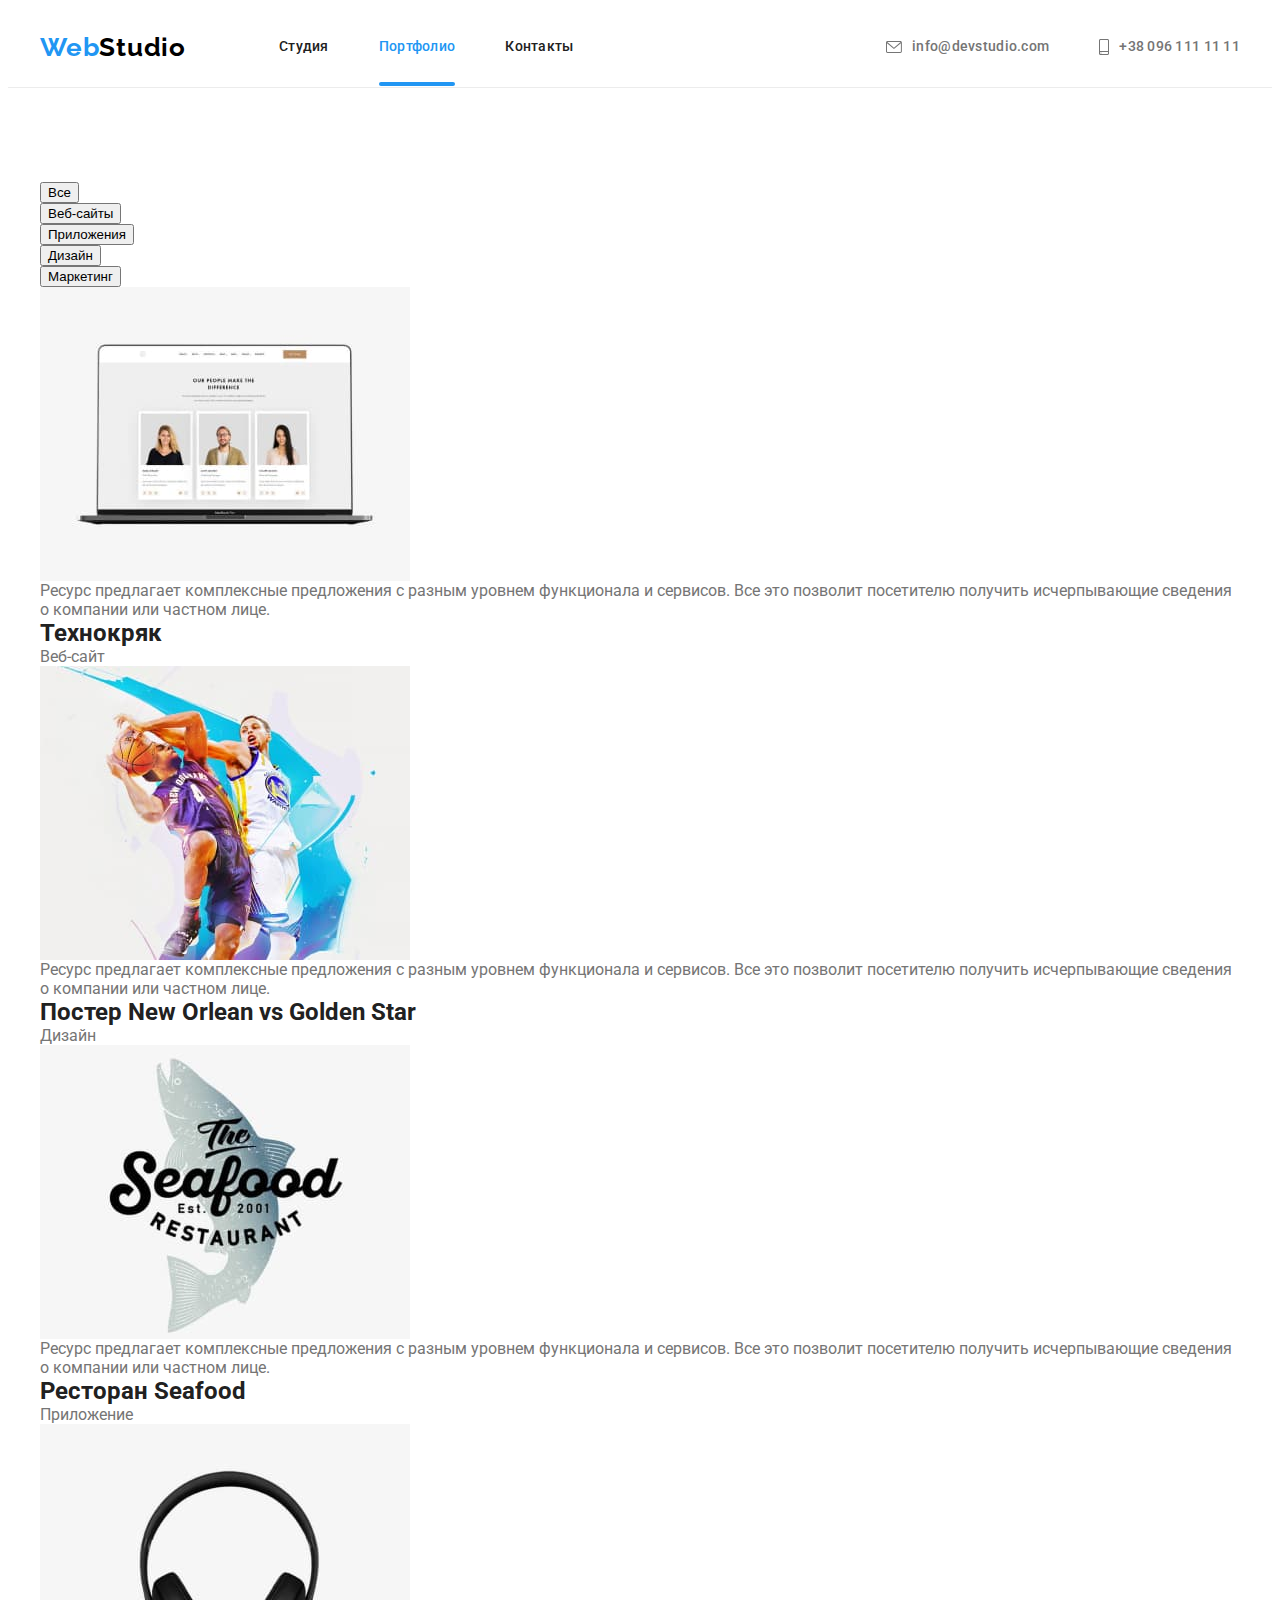
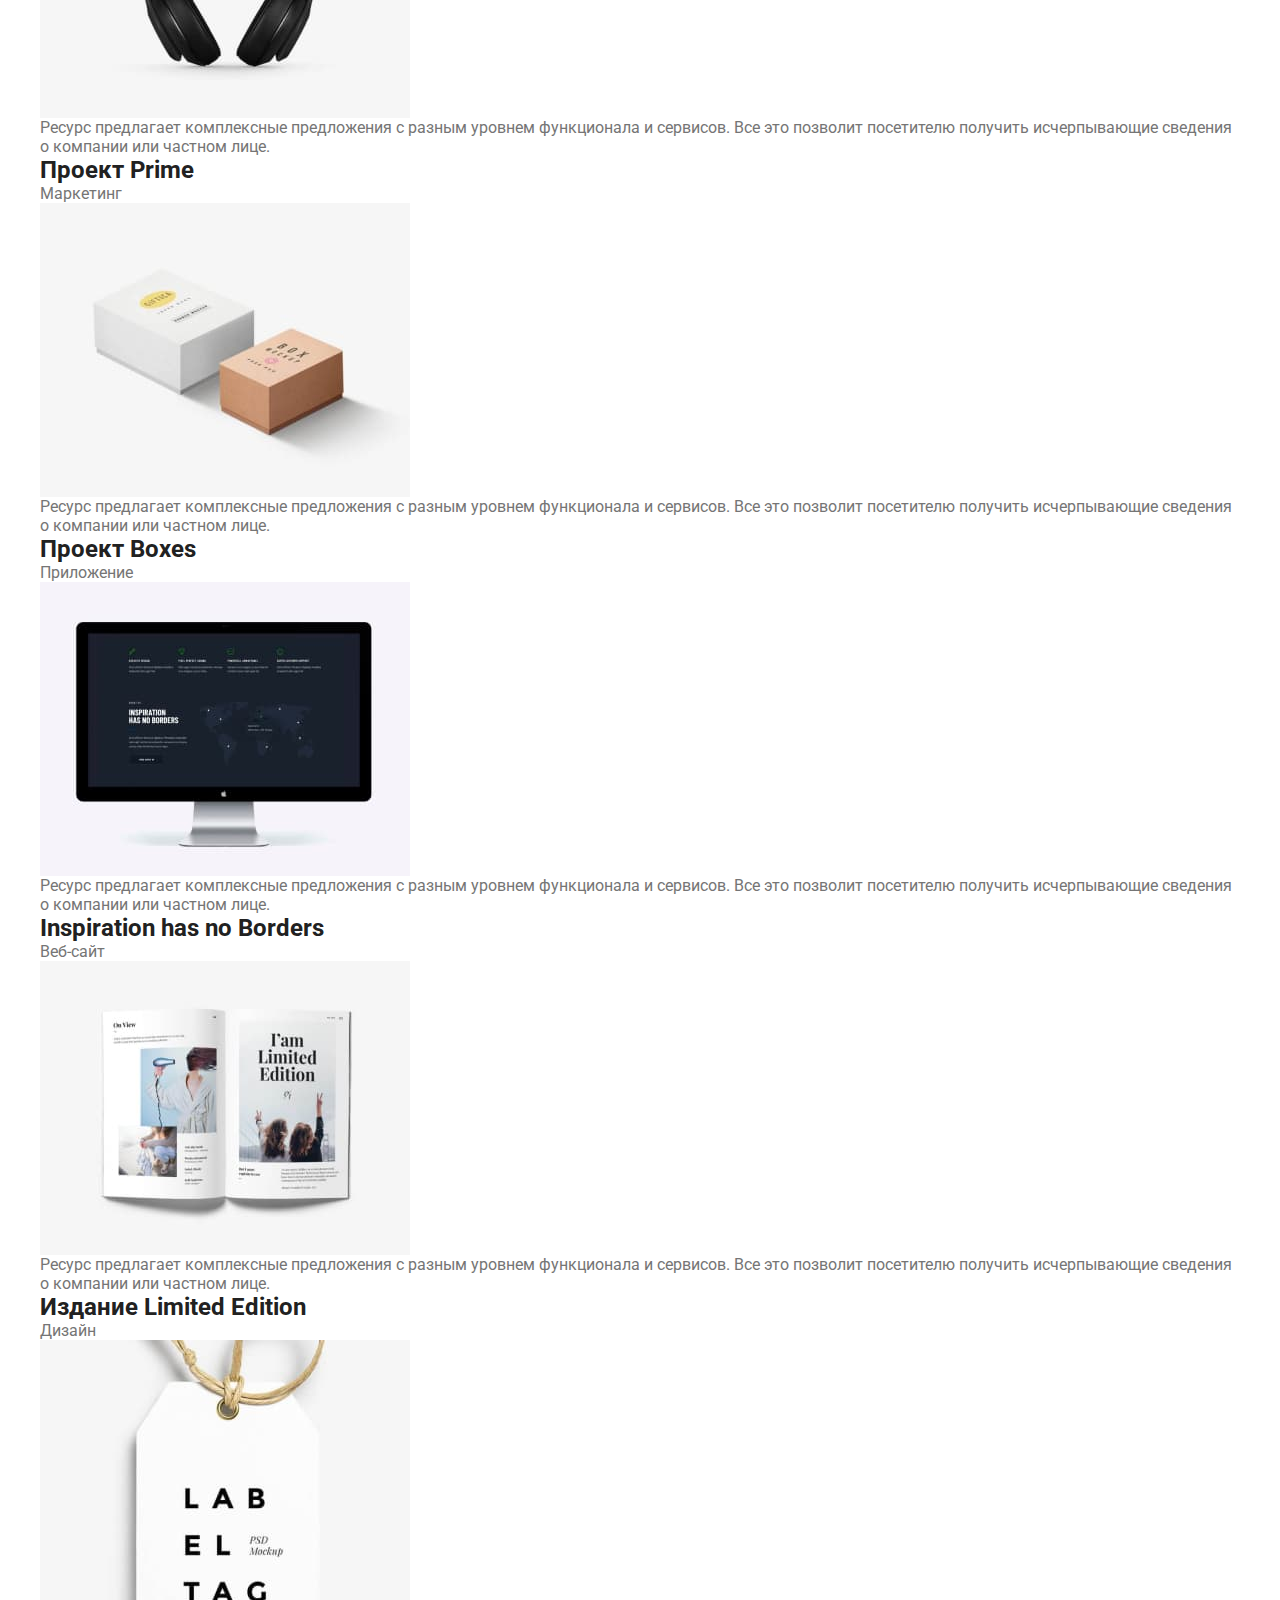
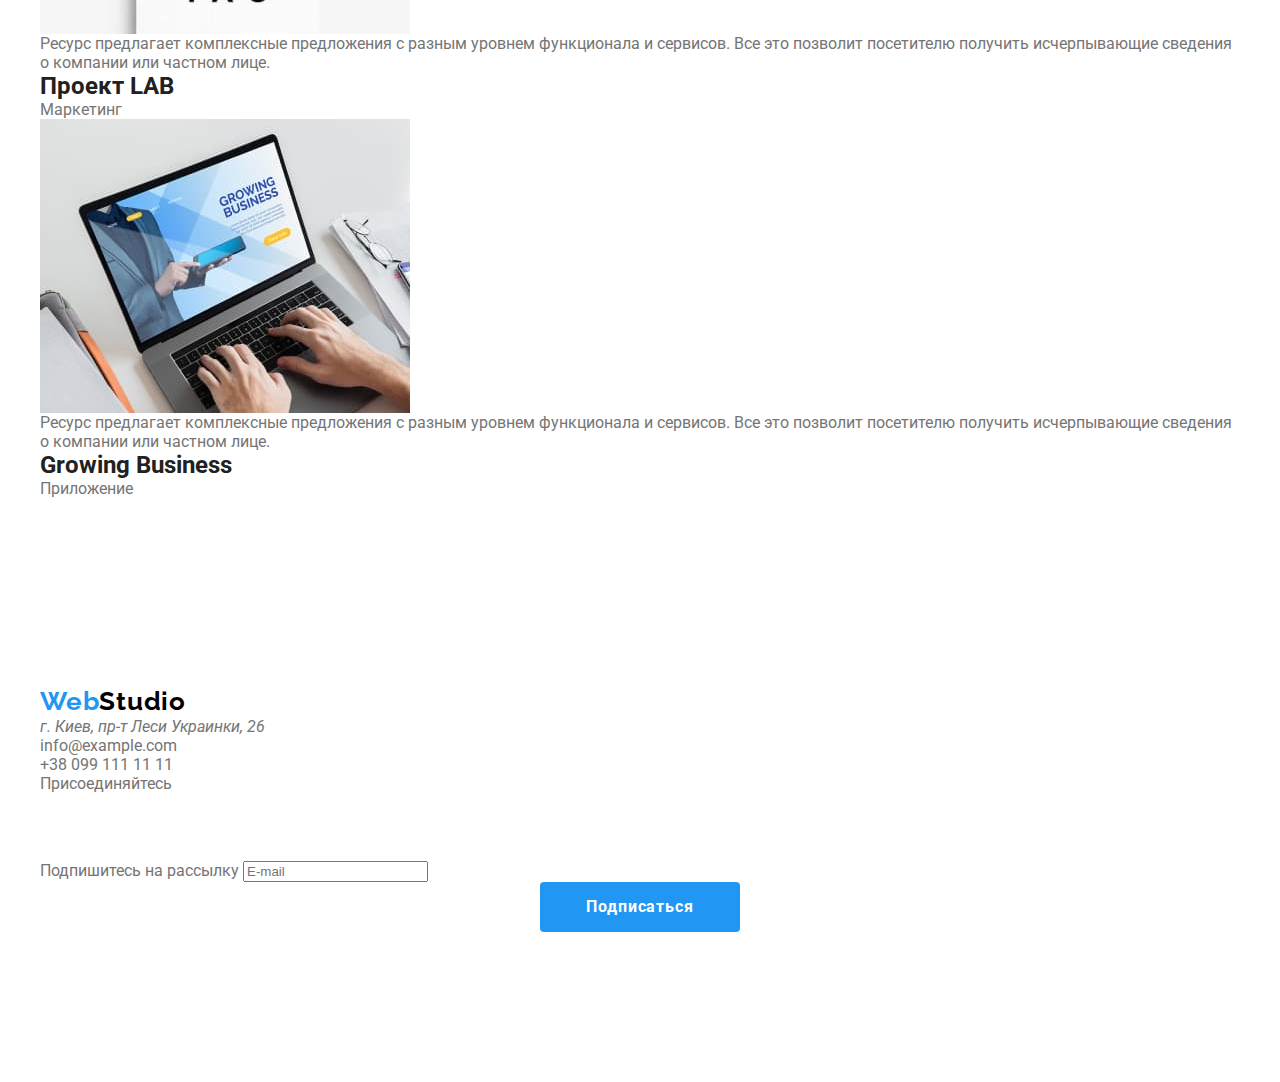
==== commit 89aa0d2b: "Adds sass-partitials for header and index-sections" ====
--- a/portfolio.html
+++ b/portfolio.html
@@ -10,7 +10,7 @@
         integrity="sha512-wpPYUAdjBVSE4KJnH1VR1HeZfpl1ub8YT/NKx4PuQ5NmX2tKuGu6U/JRp5y+Y8XG2tV+wKQpNHVUX03MfMFn9Q=="
         crossorigin="anonymous" referrerpolicy="no-referrer" />
     <title>WebStudio portfolio</title>
-    <link rel="stylesheet" href="./css/styles.css">
+    <link rel="stylesheet" href="./css/main.min.css">
 </head>
 <body>
 <header class="page-header">
--- a/css/main.min.css
+++ b/css/main.min.css
@@ -0,0 +1 @@
+body{color:#757575;font-family:"Roboto",sans-serif}ul{list-style:none;margin:0;padding:0}a{text-decoration:none;color:inherit}button{cursor:pointer}h1,h2,h3,h4,p{margin:0 auto}.picture{display:block;max-width:100%}.container{width:1200px;margin:0 auto;padding:94px 15px}.title{color:#212121;font-weight:700}.cases__title,.team__title,.clients__title{font-size:36px;line-height:1.17;text-align:center;letter-spacing:.03em;margin-bottom:50px}.visually-hidden{position:absolute;width:1px;height:1px;margin:-1px;border:0;padding:0;white-space:nowrap;-webkit-clip-path:inset(100%);clip-path:inset(100%);clip:rect(0 0 0 0);overflow:hidden}.logo{color:#000;font-family:"Raleway",sans-serif;font-weight:700;font-size:26px;line-height:1.19;letter-spacing:.03em}.logo__accent-part{color:#2196f3}.page-header{background-color:#fff;font-weight:500;font-size:14px;line-height:1.14;letter-spacing:.02em;border-bottom:1px solid #ececec}.page-header__container{display:-webkit-box;display:-ms-flexbox;display:flex;-webkit-box-pack:justify;-ms-flex-pack:justify;justify-content:space-between;padding:24px 0}.page-header__contacts{display:-webkit-box;display:-ms-flexbox;display:flex;-webkit-box-align:center;-ms-flex-align:center;align-items:center}.page-header__contacts-item:not(:last-child){margin-right:50px}.main-nav{display:-webkit-box;display:-ms-flexbox;display:flex;-webkit-box-align:center;-ms-flex-align:center;align-items:center}.main-nav__logo{margin-right:93px}.main-nav__item:not(:last-child){margin-right:50px}.main-nav__link{color:#212121;-webkit-transition:color 250ms cubic-bezier(0.4, 0, 0.2, 1);transition:color 250ms cubic-bezier(0.4, 0, 0.2, 1)}.main-nav__link:hover,.main-nav__link:focus,.main-nav__link--current{color:#2196f3}.main-nav__link--current{position:relative}.main-nav__link--current::after{position:absolute;bottom:-32px;left:0;display:block;content:"";width:100%;height:4px;background-color:#2196f3;border-radius:4px}.contact-link{display:-webkit-box;display:-ms-flexbox;display:flex;-webkit-box-align:center;-ms-flex-align:center;align-items:center;color:#757575;font-style:normal;-webkit-transition:color 250ms cubic-bezier(0.4, 0, 0.2, 1);transition:color 250ms cubic-bezier(0.4, 0, 0.2, 1)}.contact-link:hover,.contact-link:focus{color:#2196f3}.contact-link__icon{fill:currentColor;margin-right:10px}.hero{max-width:100%;color:#fff;background-color:#c4c4c4;border:1px solid #000;text-align:center;padding:200px 0;background-image:-webkit-gradient(linear, left top, left bottom, from(rgba(47, 48, 58, 0.4)), to(rgba(47, 48, 58, 0.4))),url(../images/bg-team.jpg);background-image:linear-gradient(rgba(47, 48, 58, 0.4), rgba(47, 48, 58, 0.4)),url(../images/bg-team.jpg);max-width:1600px;max-height:600px;margin:0 auto;background-repeat:no-repeat;background-position:center}.hero__title{font-weight:900;font-size:44px;line-height:1.36;text-transform:uppercase;letter-spacing:.06em;width:696px;margin-bottom:30px}.button{display:block;width:200px;height:50px;color:#fff;background-color:#2196f3;font-family:inherit;font-weight:700;font-size:16px;line-height:1.88;letter-spacing:.06em;margin:0 auto;padding:10px 0;border:none;border-radius:4px;-webkit-transition:background-color 250ms cubic-bezier(0.4, 0, 0.2, 1);transition:background-color 250ms cubic-bezier(0.4, 0, 0.2, 1)}.button:hover,.button:focus{background-color:#188ce8}.features{padding-bottom:0}.features-list{display:-webkit-box;display:-ms-flexbox;display:flex}.features-list__item{-ms-flex-preferred-size:calc((100% - 90px)/4);flex-basis:calc((100% - 90px)/4)}.features-list__item+.features-list__item{margin-left:30px}.features-list__item-title{font-size:14px;line-height:1.14;text-transform:uppercase;letter-spacing:.03em;margin-bottom:10px}.features-list__icon-container{display:-webkit-box;display:-ms-flexbox;display:flex;-webkit-box-pack:center;-ms-flex-pack:center;justify-content:center;-webkit-box-align:center;-ms-flex-align:center;align-items:center;height:120px;background-color:#f5f4fa;margin-bottom:30px}.features-list__text{font-size:14px;line-height:1.71;letter-spacing:.03em}.cases-list{display:-webkit-box;display:-ms-flexbox;display:flex;-webkit-box-pack:justify;-ms-flex-pack:justify;justify-content:space-between}.cases-list__item{position:relative}.cases-list__title{position:absolute;bottom:0;left:0;width:100%;color:#fff;text-align:center;font-size:14px;line-height:1.17;text-transform:uppercase;padding:27px 0;background-color:rgba(47,48,58,.8)}.team{background-color:#f5f4fa}.team-list{display:-webkit-box;display:-ms-flexbox;display:flex;-webkit-box-pack:justify;-ms-flex-pack:justify;justify-content:space-between}.agent-card{background-color:#fff;border-radius:0 0 4px 4px;-webkit-box-shadow:0px 1px 3px rgba(0,0,0,.12),0px 1px 1px rgba(0,0,0,.14),0px 2px 1px rgba(0,0,0,.2);box-shadow:0px 1px 3px rgba(0,0,0,.12),0px 1px 1px rgba(0,0,0,.14),0px 2px 1px rgba(0,0,0,.2)}.agent-card__contacts-container{padding:30px 32px}.agent-card__name{font-weight:500;font-size:16px;line-height:1.19;text-align:center;letter-spacing:.03em;margin-bottom:10px}.agent-card__position{font-size:16px;line-height:1.19;text-align:center;letter-spacing:.03em;margin-bottom:16px}.socials{display:-webkit-box;display:-ms-flexbox;display:flex;-webkit-box-pack:center;-ms-flex-pack:center;justify-content:center}.socials__item+.socials__item{margin-left:10px}.socials__link{display:block;height:44px;width:44px;padding:12px;fill:#fff;border-radius:50%;-webkit-transition:background-color 250ms cubic-bezier(0.4, 0, 0.2, 1);transition:background-color 250ms cubic-bezier(0.4, 0, 0.2, 1)}.socials__link:hover,.socials__link:focus{background-color:#2196f3}.socials__icon{fill:#afb1b8;-webkit-transition:fill 250ms cubic-bezier(0.4, 0, 0.2, 1);transition:fill 250ms cubic-bezier(0.4, 0, 0.2, 1)}.socials__link:hover .socials__icon,.socials__link:focus .socials__icon{fill:#fff}.brand-list{display:-webkit-box;display:-ms-flexbox;display:flex;-webkit-box-pack:justify;-ms-flex-pack:justify;justify-content:space-between}.brand-list__link{cursor:pointer;display:block;height:92px;width:170px;border:1px solid #afb1b8;border-radius:4px;padding:16px 32px;-webkit-transition:border 250ms cubic-bezier(0.4, 0, 0.2, 1);transition:border 250ms cubic-bezier(0.4, 0, 0.2, 1)}.brand-list__link:hover,.brand-list__link:focus{border:1px solid #2196f3}.brand-list__icon{fill:#afb1b8;-webkit-transition:fill 250ms cubic-bezier(0.4, 0, 0.2, 1);transition:fill 250ms cubic-bezier(0.4, 0, 0.2, 1)}.brand-list__link:hover .brand-list__icon,.brand-list__link:focus .brand-list__icon{fill:#2196f3}/*# sourceMappingURL=main.min.css.map */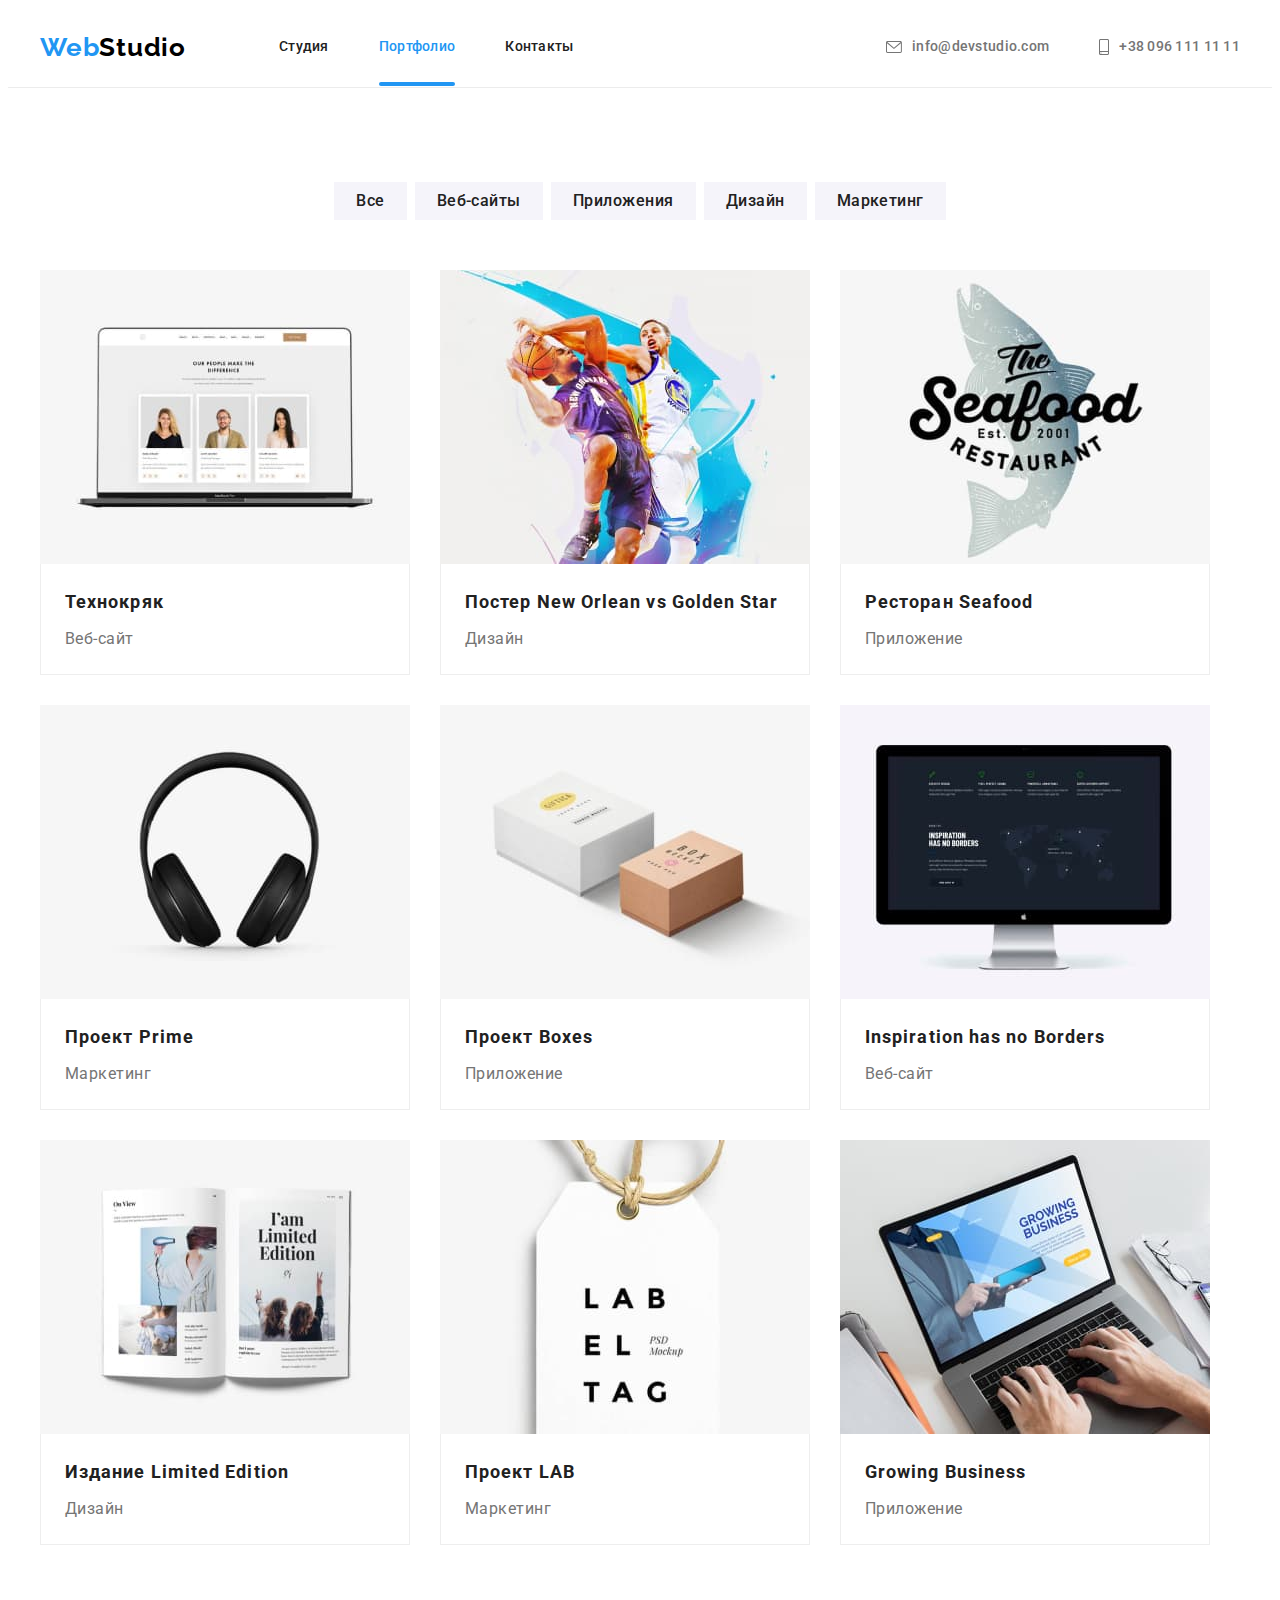
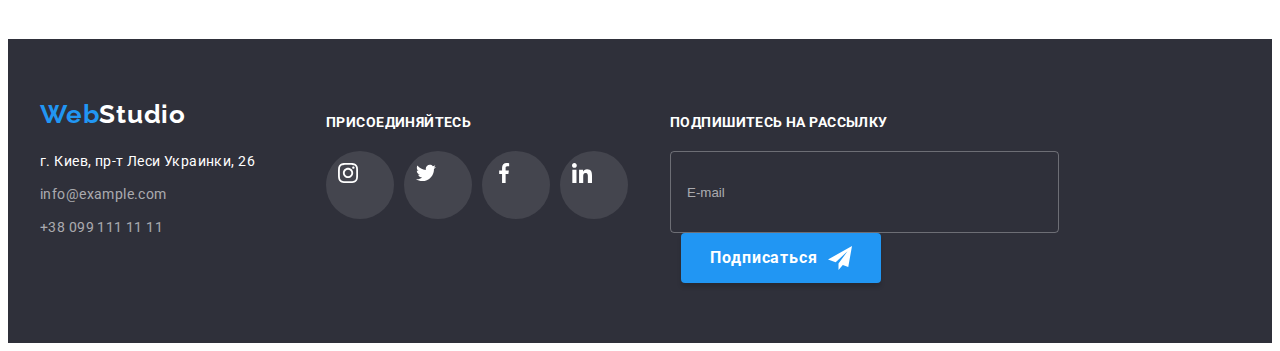
==== commit aa657e07: "Project has refactured with SASS metodology" ====
--- a/portfolio.html
+++ b/portfolio.html
@@ -58,10 +58,10 @@
      </ul>
 
     <!-- Works-card -->
-     <ul class="grid">
-        <li>
-            <a class="product-card__link" href="#">
-                <div class="product-card">
+     <ul class="product-grid">
+        <li>
+            <div class="product-card">
+                <a class="product-card__link" href="#">
                     <div class="product-card__thumb">
                         <img class="picture" src="./images/1-site.jpg" alt="Пример веб-страницы" width="370">
                         <div class="product-card__overlay">
@@ -74,12 +74,12 @@
                         <h2 class="title product-card__title">Технокряк</h2>
                         <p class="product-card__text">Веб-сайт</p>
                     </div>
-                </div>
-            </a>
-        </li>
-        <li>
-            <a class="product-card__link" href="#">
-                <div class="product-card">
+                </a>
+            </div>
+        </li>
+        <li>
+            <div class="product-card">
+                <a class="product-card__link" href="#">
                     <div class="product-card__thumb">
                         <img class="picture" src="./images/2-poster.jpg" alt="Плакат баскетбольной лиги" width="370">
                         <div class="product-card__overlay">
@@ -91,11 +91,11 @@
                         <h2 class="title product-card__title">Постер <span lang="en">New Orlean vs Golden Star</span> </h2>
                         <p class="product-card__text">Дизайн</p>
                     </div>
-                </div>
-            </a>
-        <li>
-            <a class="product-card__link" href="#">
-                <div class="product-card">
+                </a>
+            </div>
+        <li> 
+            <div class="product-card">
+                <a class="product-card__link" href="#">
                     <div class="product-card__thumb">
                         <img class="picture" src="./images/3-seafood.jpg" alt="Лого ресторана" width="370">
                         <div class="product-card__overlay">
@@ -107,12 +107,12 @@
                         <h2 class="title product-card__title">Ресторан <span lang="en">Seafood</span> </h2>
                         <p class="product-card__text">Приложение</p>
                     </div>
-                </div>
-            </a>
-        </li>
-        <li>
-            <a class="product-card__link" href="#">
-                <div class="product-card">
+                </a>
+            </div>
+        </li>
+        <li>
+            <div class="product-card">
+                <a class="product-card__link" href="#">
                     <div class="product-card__thumb">
                         <img class="picture" src="./images/4-prime.jpg" alt="Наушники" width="370">
                         <div class="product-card__overlay">
@@ -124,12 +124,12 @@
                         <h2 class="title product-card__title">Проект <span lang="en">Prime</span></h2>
                         <p class="product-card__text">Маркетинг</p>
                     </div>
-                </div>
-            </a>
-        </li>
-        <li>
-            <a class="product-card__link" href="#">
-                <div class="product-card">
+                </a>
+            </div>
+        </li>
+        <li>
+            <div class="product-card">
+                <a class="product-card__link" href="#">
                     <div class="product-card__thumb">
                         <img class="picture" src="./images/5-boxes.jpg" alt="Две коробки" width="370">
                         <div class="product-card__overlay">
@@ -141,12 +141,12 @@
                         <h2 class="title product-card__title">Проект <span lang="en">Boxes</span> </h2>
                         <p class="product-card__text">Приложение</p>
                     </div>
-                </div>
-            </a>
-        </li>
-        <li>
-            <a class="product-card__link" href="#">
-                <div class="product-card">
+                </a>
+            </div>
+        </li>
+        <li>
+            <div class="product-card">
+                <a class="product-card__link" href="#">
                     <div class="product-card__thumb">
                         <img class="picture" src="./images/6-inspiration.jpg" alt="Тёмная тема веб-страницы" width="370">
                             <div class="product-card__overlay">
@@ -158,12 +158,12 @@
                         <h2 class="title product-card__title" lang="en">Inspiration has no Borders</h2>
                         <p class="product-card__text">Веб-сайт</p>
                     </div>
-                </div>
-            </a>
-        </li>
-        <li>
-            <a class="product-card__link" href="#">
-                <div class="product-card">
+                </a>
+            </div>
+        </li>
+        <li> 
+            <div class="product-card">
+                <a class="product-card__link" href="#">
                     <div class="product-card__thumb">
                         <img class="picture" src="./images/7-limited.jpg" alt="Иллюстрации в книге" width="370">
                         <div class="product-card__overlay">
@@ -175,12 +175,12 @@
                         <h2 class="title product-card__title">Издание <span lang="en">Limited Edition</span> </h2>
                         <p class="product-card__text">Дизайн</p>
                     </div>
-                </div>
-            </a>
-        </li>
-        <li>
-            <a class="product-card__link" href="#">
-                <div class="product-card">
+                </a>
+            </div>
+        </li>
+        <li>
+            <div class="product-card">
+                <a class="product-card__link" href="#">
                     <div class="product-card__thumb">
                         <img class="picture" src="./images/8-lab.jpg" alt=" Ярлык LabElTag" width="370">
                         <div class="product-card__overlay">
@@ -192,12 +192,13 @@
                         <h2 class="title product-card__title">Проект <span lang="en"> LAB</span></h2>
                         <p class="product-card__text">Маркетинг</p>
                     </div>
-                </div>
-            </a>
-        </li>
-        <li>
-            <a class="product-card__link" href="#">
-                <div class="product-card">
+                </a>
+            </div>
+        </li>
+        <li>
+            
+            <div class="product-card">
+                <a class="product-card__link" href="#">
                     <div class="product-card__thumb">
                         <img class="picture" src="./images/9-growing.jpg" alt="Страница приложения на ноутбуке" width="370">
                         <div class="product-card__overlay">
@@ -209,8 +210,8 @@
                         <h2 class="title product-card__title" lang="en">Growing Business</h2>
                         <p class="product-card__text">Приложение</p>
                     </div>
-                </div>
-            </a>
+                </a>
+            </div>
         </li>
     </ul>
     </div>
--- a/css/main.min.css
+++ b/css/main.min.css
@@ -1 +1 @@
-body{color:#757575;font-family:"Roboto",sans-serif}ul{list-style:none;margin:0;padding:0}a{text-decoration:none;color:inherit}button{cursor:pointer}h1,h2,h3,h4,p{margin:0 auto}.picture{display:block;max-width:100%}.container{width:1200px;margin:0 auto;padding:94px 15px}.title{color:#212121;font-weight:700}.cases__title,.team__title,.clients__title{font-size:36px;line-height:1.17;text-align:center;letter-spacing:.03em;margin-bottom:50px}.visually-hidden{position:absolute;width:1px;height:1px;margin:-1px;border:0;padding:0;white-space:nowrap;-webkit-clip-path:inset(100%);clip-path:inset(100%);clip:rect(0 0 0 0);overflow:hidden}.logo{color:#000;font-family:"Raleway",sans-serif;font-weight:700;font-size:26px;line-height:1.19;letter-spacing:.03em}.logo__accent-part{color:#2196f3}.page-header{background-color:#fff;font-weight:500;font-size:14px;line-height:1.14;letter-spacing:.02em;border-bottom:1px solid #ececec}.page-header__container{display:-webkit-box;display:-ms-flexbox;display:flex;-webkit-box-pack:justify;-ms-flex-pack:justify;justify-content:space-between;padding:24px 0}.page-header__contacts{display:-webkit-box;display:-ms-flexbox;display:flex;-webkit-box-align:center;-ms-flex-align:center;align-items:center}.page-header__contacts-item:not(:last-child){margin-right:50px}.main-nav{display:-webkit-box;display:-ms-flexbox;display:flex;-webkit-box-align:center;-ms-flex-align:center;align-items:center}.main-nav__logo{margin-right:93px}.main-nav__item:not(:last-child){margin-right:50px}.main-nav__link{color:#212121;-webkit-transition:color 250ms cubic-bezier(0.4, 0, 0.2, 1);transition:color 250ms cubic-bezier(0.4, 0, 0.2, 1)}.main-nav__link:hover,.main-nav__link:focus,.main-nav__link--current{color:#2196f3}.main-nav__link--current{position:relative}.main-nav__link--current::after{position:absolute;bottom:-32px;left:0;display:block;content:"";width:100%;height:4px;background-color:#2196f3;border-radius:4px}.contact-link{display:-webkit-box;display:-ms-flexbox;display:flex;-webkit-box-align:center;-ms-flex-align:center;align-items:center;color:#757575;font-style:normal;-webkit-transition:color 250ms cubic-bezier(0.4, 0, 0.2, 1);transition:color 250ms cubic-bezier(0.4, 0, 0.2, 1)}.contact-link:hover,.contact-link:focus{color:#2196f3}.contact-link__icon{fill:currentColor;margin-right:10px}.hero{max-width:100%;color:#fff;background-color:#c4c4c4;border:1px solid #000;text-align:center;padding:200px 0;background-image:-webkit-gradient(linear, left top, left bottom, from(rgba(47, 48, 58, 0.4)), to(rgba(47, 48, 58, 0.4))),url(../images/bg-team.jpg);background-image:linear-gradient(rgba(47, 48, 58, 0.4), rgba(47, 48, 58, 0.4)),url(../images/bg-team.jpg);max-width:1600px;max-height:600px;margin:0 auto;background-repeat:no-repeat;background-position:center}.hero__title{font-weight:900;font-size:44px;line-height:1.36;text-transform:uppercase;letter-spacing:.06em;width:696px;margin-bottom:30px}.button{display:block;width:200px;height:50px;color:#fff;background-color:#2196f3;font-family:inherit;font-weight:700;font-size:16px;line-height:1.88;letter-spacing:.06em;margin:0 auto;padding:10px 0;border:none;border-radius:4px;-webkit-transition:background-color 250ms cubic-bezier(0.4, 0, 0.2, 1);transition:background-color 250ms cubic-bezier(0.4, 0, 0.2, 1)}.button:hover,.button:focus{background-color:#188ce8}.features{padding-bottom:0}.features-list{display:-webkit-box;display:-ms-flexbox;display:flex}.features-list__item{-ms-flex-preferred-size:calc((100% - 90px)/4);flex-basis:calc((100% - 90px)/4)}.features-list__item+.features-list__item{margin-left:30px}.features-list__item-title{font-size:14px;line-height:1.14;text-transform:uppercase;letter-spacing:.03em;margin-bottom:10px}.features-list__icon-container{display:-webkit-box;display:-ms-flexbox;display:flex;-webkit-box-pack:center;-ms-flex-pack:center;justify-content:center;-webkit-box-align:center;-ms-flex-align:center;align-items:center;height:120px;background-color:#f5f4fa;margin-bottom:30px}.features-list__text{font-size:14px;line-height:1.71;letter-spacing:.03em}.cases-list{display:-webkit-box;display:-ms-flexbox;display:flex;-webkit-box-pack:justify;-ms-flex-pack:justify;justify-content:space-between}.cases-list__item{position:relative}.cases-list__title{position:absolute;bottom:0;left:0;width:100%;color:#fff;text-align:center;font-size:14px;line-height:1.17;text-transform:uppercase;padding:27px 0;background-color:rgba(47,48,58,.8)}.team{background-color:#f5f4fa}.team-list{display:-webkit-box;display:-ms-flexbox;display:flex;-webkit-box-pack:justify;-ms-flex-pack:justify;justify-content:space-between}.agent-card{background-color:#fff;border-radius:0 0 4px 4px;-webkit-box-shadow:0px 1px 3px rgba(0,0,0,.12),0px 1px 1px rgba(0,0,0,.14),0px 2px 1px rgba(0,0,0,.2);box-shadow:0px 1px 3px rgba(0,0,0,.12),0px 1px 1px rgba(0,0,0,.14),0px 2px 1px rgba(0,0,0,.2)}.agent-card__contacts-container{padding:30px 32px}.agent-card__name{font-weight:500;font-size:16px;line-height:1.19;text-align:center;letter-spacing:.03em;margin-bottom:10px}.agent-card__position{font-size:16px;line-height:1.19;text-align:center;letter-spacing:.03em;margin-bottom:16px}.socials{display:-webkit-box;display:-ms-flexbox;display:flex;-webkit-box-pack:center;-ms-flex-pack:center;justify-content:center}.socials__item+.socials__item{margin-left:10px}.socials__link{display:block;height:44px;width:44px;padding:12px;fill:#fff;border-radius:50%;-webkit-transition:background-color 250ms cubic-bezier(0.4, 0, 0.2, 1);transition:background-color 250ms cubic-bezier(0.4, 0, 0.2, 1)}.socials__link:hover,.socials__link:focus{background-color:#2196f3}.socials__icon{fill:#afb1b8;-webkit-transition:fill 250ms cubic-bezier(0.4, 0, 0.2, 1);transition:fill 250ms cubic-bezier(0.4, 0, 0.2, 1)}.socials__link:hover .socials__icon,.socials__link:focus .socials__icon{fill:#fff}.brand-list{display:-webkit-box;display:-ms-flexbox;display:flex;-webkit-box-pack:justify;-ms-flex-pack:justify;justify-content:space-between}.brand-list__link{cursor:pointer;display:block;height:92px;width:170px;border:1px solid #afb1b8;border-radius:4px;padding:16px 32px;-webkit-transition:border 250ms cubic-bezier(0.4, 0, 0.2, 1);transition:border 250ms cubic-bezier(0.4, 0, 0.2, 1)}.brand-list__link:hover,.brand-list__link:focus{border:1px solid #2196f3}.brand-list__icon{fill:#afb1b8;-webkit-transition:fill 250ms cubic-bezier(0.4, 0, 0.2, 1);transition:fill 250ms cubic-bezier(0.4, 0, 0.2, 1)}.brand-list__link:hover .brand-list__icon,.brand-list__link:focus .brand-list__icon{fill:#2196f3}/*# sourceMappingURL=main.min.css.map */+body{color:#757575;font-family:"Roboto",sans-serif}ul{list-style:none;margin:0;padding:0}a{text-decoration:none;color:inherit}button{cursor:pointer}h1,h2,h3,h4,p{margin:0 auto}.picture{display:block;max-width:100%}.container{width:1200px;margin:0 auto;padding:94px 15px}.title{color:#212121;font-weight:700}.cases__title,.team__title,.clients__title{font-size:36px;line-height:1.17;text-align:center;letter-spacing:.03em;margin-bottom:50px}.visually-hidden{position:absolute;width:1px;height:1px;margin:-1px;border:0;padding:0;white-space:nowrap;-webkit-clip-path:inset(100%);clip-path:inset(100%);clip:rect(0 0 0 0);overflow:hidden}.logo{color:#000;font-family:"Raleway",sans-serif;font-weight:700;font-size:26px;line-height:1.19;letter-spacing:.03em}.logo__accent-part{color:#2196f3}.page-header{background-color:#fff;font-weight:500;font-size:14px;line-height:1.14;letter-spacing:.02em;border-bottom:1px solid #ececec}.page-header__container{display:-webkit-box;display:-ms-flexbox;display:flex;-webkit-box-pack:justify;-ms-flex-pack:justify;justify-content:space-between;padding:24px 0}.page-header__contacts{display:-webkit-box;display:-ms-flexbox;display:flex;-webkit-box-align:center;-ms-flex-align:center;align-items:center}.page-header__contacts-item:not(:last-child){margin-right:50px}.main-nav{display:-webkit-box;display:-ms-flexbox;display:flex;-webkit-box-align:center;-ms-flex-align:center;align-items:center}.main-nav__logo{margin-right:93px}.main-nav__item:not(:last-child){margin-right:50px}.main-nav__link{color:#212121;-webkit-transition:color 250ms cubic-bezier(0.4, 0, 0.2, 1);transition:color 250ms cubic-bezier(0.4, 0, 0.2, 1)}.main-nav__link:hover,.main-nav__link:focus,.main-nav__link--current{color:#2196f3}.main-nav__link--current{position:relative}.main-nav__link--current::after{position:absolute;bottom:-32px;left:0;display:block;content:"";width:100%;height:4px;background-color:#2196f3;border-radius:4px}.contact-link{display:-webkit-box;display:-ms-flexbox;display:flex;-webkit-box-align:center;-ms-flex-align:center;align-items:center;color:#757575;font-style:normal;-webkit-transition:color 250ms cubic-bezier(0.4, 0, 0.2, 1);transition:color 250ms cubic-bezier(0.4, 0, 0.2, 1)}.contact-link:hover,.contact-link:focus{color:#2196f3}.contact-link__icon{fill:currentColor;margin-right:10px}.hero{max-width:100%;color:#fff;background-color:#c4c4c4;border:1px solid #000;text-align:center;padding:200px 0;background-image:-webkit-gradient(linear, left top, left bottom, from(rgba(47, 48, 58, 0.4)), to(rgba(47, 48, 58, 0.4))),url(../images/bg-team.jpg);background-image:linear-gradient(rgba(47, 48, 58, 0.4), rgba(47, 48, 58, 0.4)),url(../images/bg-team.jpg);max-width:1600px;max-height:600px;margin:0 auto;background-repeat:no-repeat;background-position:center}.hero__title{font-weight:900;font-size:44px;line-height:1.36;text-transform:uppercase;letter-spacing:.06em;width:696px;margin-bottom:30px}.button{display:block;width:200px;height:50px;color:#fff;background-color:#2196f3;font-family:inherit;font-weight:700;font-size:16px;line-height:1.88;letter-spacing:.06em;margin:0 auto;padding:10px 0;border:none;border-radius:4px;-webkit-transition:background-color 250ms cubic-bezier(0.4, 0, 0.2, 1);transition:background-color 250ms cubic-bezier(0.4, 0, 0.2, 1)}.button:hover,.button:focus{background-color:#188ce8}.features{padding-bottom:0}.features-list{display:-webkit-box;display:-ms-flexbox;display:flex}.features-list__item{-ms-flex-preferred-size:calc((100% - 90px)/4);flex-basis:calc((100% - 90px)/4)}.features-list__item+.features-list__item{margin-left:30px}.features-list__item-title{font-size:14px;line-height:1.14;text-transform:uppercase;letter-spacing:.03em;margin-bottom:10px}.features-list__icon-container{display:-webkit-box;display:-ms-flexbox;display:flex;-webkit-box-pack:center;-ms-flex-pack:center;justify-content:center;-webkit-box-align:center;-ms-flex-align:center;align-items:center;height:120px;background-color:#f5f4fa;margin-bottom:30px}.features-list__text{font-size:14px;line-height:1.71;letter-spacing:.03em}.cases-list{display:-webkit-box;display:-ms-flexbox;display:flex;-webkit-box-pack:justify;-ms-flex-pack:justify;justify-content:space-between}.cases-list__item{position:relative}.cases-list__title{position:absolute;bottom:0;left:0;width:100%;color:#fff;text-align:center;font-size:14px;line-height:1.17;text-transform:uppercase;padding:27px 0;background-color:rgba(47,48,58,.8)}.team{background-color:#f5f4fa}.team-list{display:-webkit-box;display:-ms-flexbox;display:flex;-webkit-box-pack:justify;-ms-flex-pack:justify;justify-content:space-between}.agent-card{background-color:#fff;border-radius:0 0 4px 4px;-webkit-box-shadow:0px 1px 3px rgba(0,0,0,.12),0px 1px 1px rgba(0,0,0,.14),0px 2px 1px rgba(0,0,0,.2);box-shadow:0px 1px 3px rgba(0,0,0,.12),0px 1px 1px rgba(0,0,0,.14),0px 2px 1px rgba(0,0,0,.2)}.agent-card__contacts-container{padding:30px 32px}.agent-card__name{font-weight:500;font-size:16px;line-height:1.19;text-align:center;letter-spacing:.03em;margin-bottom:10px}.agent-card__position{font-size:16px;line-height:1.19;text-align:center;letter-spacing:.03em;margin-bottom:16px}.socials{display:-webkit-box;display:-ms-flexbox;display:flex;-webkit-box-pack:center;-ms-flex-pack:center;justify-content:center}.socials__item+.socials__item{margin-left:10px}.socials__link{display:block;height:44px;width:44px;padding:12px;fill:#fff;border-radius:50%;-webkit-transition:background-color 250ms cubic-bezier(0.4, 0, 0.2, 1);transition:background-color 250ms cubic-bezier(0.4, 0, 0.2, 1)}.socials__link:hover,.socials__link:focus{background-color:#2196f3}.socials__icon{fill:#afb1b8;-webkit-transition:fill 250ms cubic-bezier(0.4, 0, 0.2, 1);transition:fill 250ms cubic-bezier(0.4, 0, 0.2, 1)}.socials__link:hover .socials__icon,.socials__link:focus .socials__icon{fill:#fff}.socials__link--background{background-color:rgba(255,255,255,.1);border-radius:50%}.socials__icon--secondary-color{fill:#fff}.brand-list{display:-webkit-box;display:-ms-flexbox;display:flex;-webkit-box-pack:justify;-ms-flex-pack:justify;justify-content:space-between}.brand-list__link{cursor:pointer;display:block;height:92px;width:170px;border:1px solid #afb1b8;border-radius:4px;padding:16px 32px;-webkit-transition:border 250ms cubic-bezier(0.4, 0, 0.2, 1);transition:border 250ms cubic-bezier(0.4, 0, 0.2, 1)}.brand-list__link:hover,.brand-list__link:focus{border:1px solid #2196f3}.brand-list__icon{fill:#afb1b8;-webkit-transition:fill 250ms cubic-bezier(0.4, 0, 0.2, 1);transition:fill 250ms cubic-bezier(0.4, 0, 0.2, 1)}.brand-list__link:hover .brand-list__icon,.brand-list__link:focus .brand-list__icon{fill:#2196f3}.page-footer{background-color:#2f303a;font-size:14px;line-height:1.71;letter-spacing:.03em}.page-footer__container{display:-webkit-box;display:-ms-flexbox;display:flex;color:#fff;padding:60px 0}.page-footer__address{min-width:216px}.page-footer__logo{color:#fff;display:inline-block;margin-bottom:20px}.page-footer__location{color:#fff;font-style:normal;margin-bottom:9px}.page-footer__contact{display:block}.page-footer__contact:not(:last-of-type){margin-bottom:9px}.page-footer__contact-link{color:rgba(255,255,255,.6)}.page-footer__socials{margin-left:70px;margin-top:12px}.page-footer__socials-title{display:inline-block;font-weight:700;line-height:1.14;text-transform:uppercase;margin-bottom:20px}.submit-form{width:570px;margin-top:12px;margin-left:auto}.submit-form__inner{position:relative}.submit-form__title{display:inline-block;font-weight:700;line-height:1.14;text-transform:uppercase;margin-bottom:20px}.submit-form__form-field{margin:0;width:355px;height:50px;padding:15px 16px;border:1px solid rgba(255,255,255,.3);border-radius:4px;background-color:inherit;color:rgba(255,255,255,.6)}.submit-form__form-field::-webkit-input-placeholder{color:rgba(255,255,255,.6)}.submit-form__form-field::-moz-placeholder{color:rgba(255,255,255,.6)}.submit-form__form-field:-ms-input-placeholder{color:rgba(255,255,255,.6)}.submit-form__form-field::-ms-input-placeholder{color:rgba(255,255,255,.6)}.submit-form__form-field::placeholder{color:rgba(255,255,255,.6)}.submit-form__button{display:-webkit-inline-box;display:-ms-inline-flexbox;display:inline-flex;-webkit-box-pack:center;-ms-flex-pack:center;justify-content:center;-webkit-box-align:center;-ms-flex-align:center;align-items:center;margin-left:11px;-webkit-box-shadow:0px 4px 4px rgba(0,0,0,.15);box-shadow:0px 4px 4px rgba(0,0,0,.15)}.submit-form__button-icon{display:inline-block;width:24px;height:24px;margin-left:10px}.filter-list{display:-webkit-box;display:-ms-flexbox;display:flex;-webkit-box-pack:center;-ms-flex-pack:center;justify-content:center;margin-bottom:50px}.filter-list__item:not(:last-of-type){margin-right:8px}.filter-list__button{color:#212121;background-color:#f5f4fa;font-family:inherit;font-weight:500;font-size:16px;line-height:1.62;text-align:center;letter-spacing:.03em;padding:6px 22px;border:none;-webkit-transition:color 250ms cubic-bezier(0.4, 0, 0.2, 1),background-color 250ms cubic-bezier(0.4, 0, 0.2, 1),border-radius 250ms cubic-bezier(0.4, 0, 0.2, 1),-webkit-box-shadow 250ms cubic-bezier(0.4, 0, 0.2, 1);transition:color 250ms cubic-bezier(0.4, 0, 0.2, 1),background-color 250ms cubic-bezier(0.4, 0, 0.2, 1),border-radius 250ms cubic-bezier(0.4, 0, 0.2, 1),-webkit-box-shadow 250ms cubic-bezier(0.4, 0, 0.2, 1);transition:color 250ms cubic-bezier(0.4, 0, 0.2, 1),background-color 250ms cubic-bezier(0.4, 0, 0.2, 1),border-radius 250ms cubic-bezier(0.4, 0, 0.2, 1),box-shadow 250ms cubic-bezier(0.4, 0, 0.2, 1);transition:color 250ms cubic-bezier(0.4, 0, 0.2, 1),background-color 250ms cubic-bezier(0.4, 0, 0.2, 1),border-radius 250ms cubic-bezier(0.4, 0, 0.2, 1),box-shadow 250ms cubic-bezier(0.4, 0, 0.2, 1),-webkit-box-shadow 250ms cubic-bezier(0.4, 0, 0.2, 1)}.filter-list__button:hover,.filter-list__button:focus{color:#fff;background-color:#2196f3;border-radius:4px;-webkit-box-shadow:0px 4px 4px rgba(0,0,0,.25);box-shadow:0px 4px 4px rgba(0,0,0,.25)}.product-grid{display:-webkit-box;display:-ms-flexbox;display:flex;-ms-flex-wrap:wrap;flex-wrap:wrap;margin-left:-30px;margin-top:-30px}.product-card{background-color:#fff;-ms-flex-preferred-size:calc((100% - 60px)/3);flex-basis:calc((100% - 60px)/3);margin-left:30px;margin-top:30px;-webkit-transition:border 250ms cubic-bezier(0.4, 0, 0.2, 1),-webkit-box-shadow 250ms cubic-bezier(0.4, 0, 0.2, 1);transition:border 250ms cubic-bezier(0.4, 0, 0.2, 1),-webkit-box-shadow 250ms cubic-bezier(0.4, 0, 0.2, 1);transition:border 250ms cubic-bezier(0.4, 0, 0.2, 1),box-shadow 250ms cubic-bezier(0.4, 0, 0.2, 1);transition:border 250ms cubic-bezier(0.4, 0, 0.2, 1),box-shadow 250ms cubic-bezier(0.4, 0, 0.2, 1),-webkit-box-shadow 250ms cubic-bezier(0.4, 0, 0.2, 1)}.product-card__thumb{position:relative;width:370px;height:294px;overflow:hidden}.product-card__caption{padding:20px 24px;border:1px solid #eee;border-top-width:0}.product-card__title{font-size:18px;line-height:2;letter-spacing:.06em;margin-bottom:4px}.product-card__text{font-size:16px;line-height:1.88;letter-spacing:.03em}.product-card__details{font-weight:inherit;font-size:18px;line-height:1.56;color:#fff}.product-card__overlay{position:absolute;top:0;left:0;width:100%;height:100%;background-color:rgba(33,150,243,.9);padding:63px 24px;-webkit-transform:translateY(100%);transform:translateY(100%);-webkit-transition:-webkit-transform 250ms cubic-bezier(0.4, 0, 0.2, 1);transition:-webkit-transform 250ms cubic-bezier(0.4, 0, 0.2, 1);transition:transform 250ms cubic-bezier(0.4, 0, 0.2, 1);transition:transform 250ms cubic-bezier(0.4, 0, 0.2, 1), -webkit-transform 250ms cubic-bezier(0.4, 0, 0.2, 1)}.product-card__link:hover .product-card__overlay,.product-card__link:focus .product-card__overlay{-webkit-transform:translateY(0);transform:translateY(0)}.product-card__link:hover .product-card,.product-card__link:focus .product-card{border:none;-webkit-box-shadow:0px 1px 1px rgba(0,0,0,.12),0px 4px 4px rgba(0,0,0,.06),1px 4px 6px rgba(0,0,0,.16);box-shadow:0px 1px 1px rgba(0,0,0,.12),0px 4px 4px rgba(0,0,0,.06),1px 4px 6px rgba(0,0,0,.16)}.modal{position:absolute;top:50%;left:50%;width:530px;height:600px;background-color:#fff;border-radius:4px;padding:40px;overflow-y:auto;-webkit-transform:translate(-50%, -50%) scale(1);transform:translate(-50%, -50%) scale(1);-webkit-transition:-webkit-transform 250ms cubic-bezier(0.4, 0, 0.2, 1);transition:-webkit-transform 250ms cubic-bezier(0.4, 0, 0.2, 1);transition:transform 250ms cubic-bezier(0.4, 0, 0.2, 1);transition:transform 250ms cubic-bezier(0.4, 0, 0.2, 1), -webkit-transform 250ms cubic-bezier(0.4, 0, 0.2, 1)}.modal-backdrop.is-hidden .modal{-webkit-transform:translate(-50%, -50%) scale(0.9);transform:translate(-50%, -50%) scale(0.9)}.modal-backdrop{position:fixed;top:0;left:0;bottom:0;right:0;background-color:rgba(0,0,0,.2);opacity:1;-webkit-transition:opacity 250ms cubic-bezier(0.4, 0, 0.2, 1),visibility 250ms cubic-bezier(0.4, 0, 0.2, 1);transition:opacity 250ms cubic-bezier(0.4, 0, 0.2, 1),visibility 250ms cubic-bezier(0.4, 0, 0.2, 1)}.modal-backdrop.is-hidden{opacity:0;visibility:hidden;pointer-events:none}.closing-button{position:absolute;top:8px;right:8px;height:30px;width:30px;border:1px solid rgba(0,0,0,.1);border-radius:50%;padding:5px;background-color:#fff}.closing-button__icon{fill:#000;-webkit-transition:fill 250ms cubic-bezier(0.4, 0, 0.2, 1);transition:fill 250ms cubic-bezier(0.4, 0, 0.2, 1)}.closing-button__icon:hover,.closing-button__icon:focus{fill:#2196f3}.contact-form{width:100%;max-height:100%}.contact-form__title{color:#212121;font-weight:700;font-size:20px;line-height:1.15;text-align:center;letter-spacing:.03em;margin-bottom:12px}.contact-form__button{-webkit-box-shadow:0px 1px 3px rgba(0,0,0,.12),0px 1px 1px rgba(0,0,0,.14),0px 2px 1px rgba(0,0,0,.2);box-shadow:0px 1px 3px rgba(0,0,0,.12),0px 1px 1px rgba(0,0,0,.14),0px 2px 1px rgba(0,0,0,.2)}.contact-item{position:relative;margin-bottom:10px}.contact-item__label{display:block;font-weight:inherit;font-size:12px;line-height:1.17;letter-spacing:.01em;margin-bottom:4px}.contact-item__field{width:100%;height:40px;padding:12px 16px 12px 42px;border:1px solid rgba(33,33,33,.2);border-radius:4px;color:inherit;-webkit-transition:border 250ms cubic-bezier(0.4, 0, 0.2, 1);transition:border 250ms cubic-bezier(0.4, 0, 0.2, 1)}.contact-item__field:focus{outline:none;border:1px solid #2196f3}.contact-item__icon{position:absolute;bottom:11px;left:12px;width:18px;height:18px;-webkit-transition:fill 250ms cubic-bezier(0.4, 0, 0.2, 1);transition:fill 250ms cubic-bezier(0.4, 0, 0.2, 1)}.contact-item__field:focus+.contact-item__icon{fill:#2196f3}.contact-item__field--textarea{height:120px;resize:none;padding:12px 16px;margin-bottom:20px}.contact-item__field--textarea::-webkit-input-placeholder{color:rgba(117,117,117,.5);font-weight:inherit;font-size:12px;line-height:1.17;letter-spacing:.01em}.contact-item__field--textarea::-moz-placeholder{color:rgba(117,117,117,.5);font-weight:inherit;font-size:12px;line-height:1.17;letter-spacing:.01em}.contact-item__field--textarea:-ms-input-placeholder{color:rgba(117,117,117,.5);font-weight:inherit;font-size:12px;line-height:1.17;letter-spacing:.01em}.contact-item__field--textarea::-ms-input-placeholder{color:rgba(117,117,117,.5);font-weight:inherit;font-size:12px;line-height:1.17;letter-spacing:.01em}.contact-item__field--textarea::placeholder{color:rgba(117,117,117,.5);font-weight:inherit;font-size:12px;line-height:1.17;letter-spacing:.01em}.checkbox{display:-webkit-box;display:-ms-flexbox;display:flex;-webkit-box-align:center;-ms-flex-align:center;align-items:center;-webkit-box-pack:center;-ms-flex-pack:center;justify-content:center;margin-bottom:30px;color:#757575;font-weight:inherit;font-size:14px;line-height:1.7;letter-spacing:.03em}.checkbox__field{-webkit-appearance:none;-ms-progress-appearance:none;-moz-appearance:none;appearance:none;position:absolute}.checkbox__control{display:-webkit-inline-box;display:-ms-inline-flexbox;display:inline-flex;-webkit-box-align:center;-ms-flex-align:center;align-items:center;-webkit-box-pack:center;-ms-flex-pack:center;justify-content:center;width:16px;height:15px;border:2px solid #212121;border-radius:2px;margin-right:7px}.checkbox:focus-within .checkbox__control{border-color:#2196f3}.checkbox__icon{display:none;-ms-flex-negative:0;flex-shrink:0;width:16px;height:15px;background-color:#2196f3;fill:#fff}.checkbox__field:checked+.checkbox__icon{display:inline-block}.checkbox__label{margin-right:5px}.checkbox__link{color:#2196f3;text-decoration:underline}/*# sourceMappingURL=main.min.css.map */